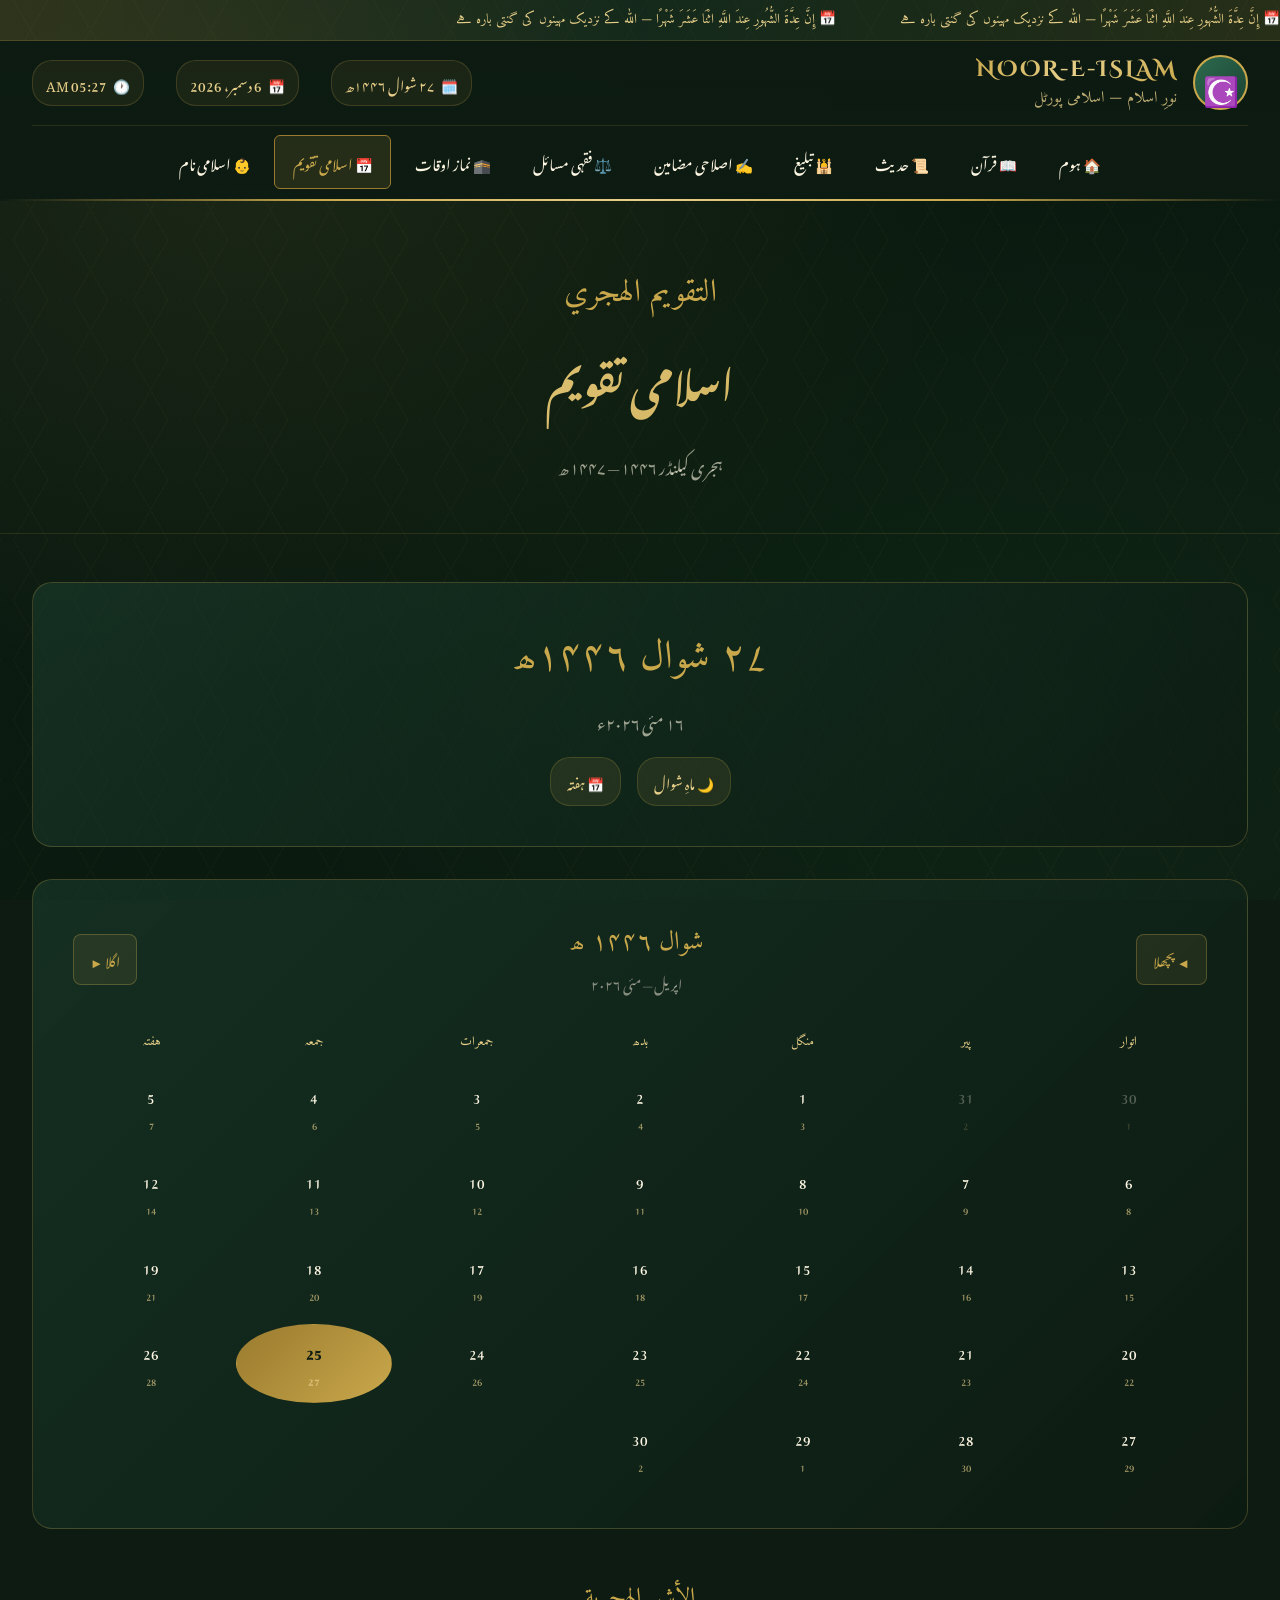
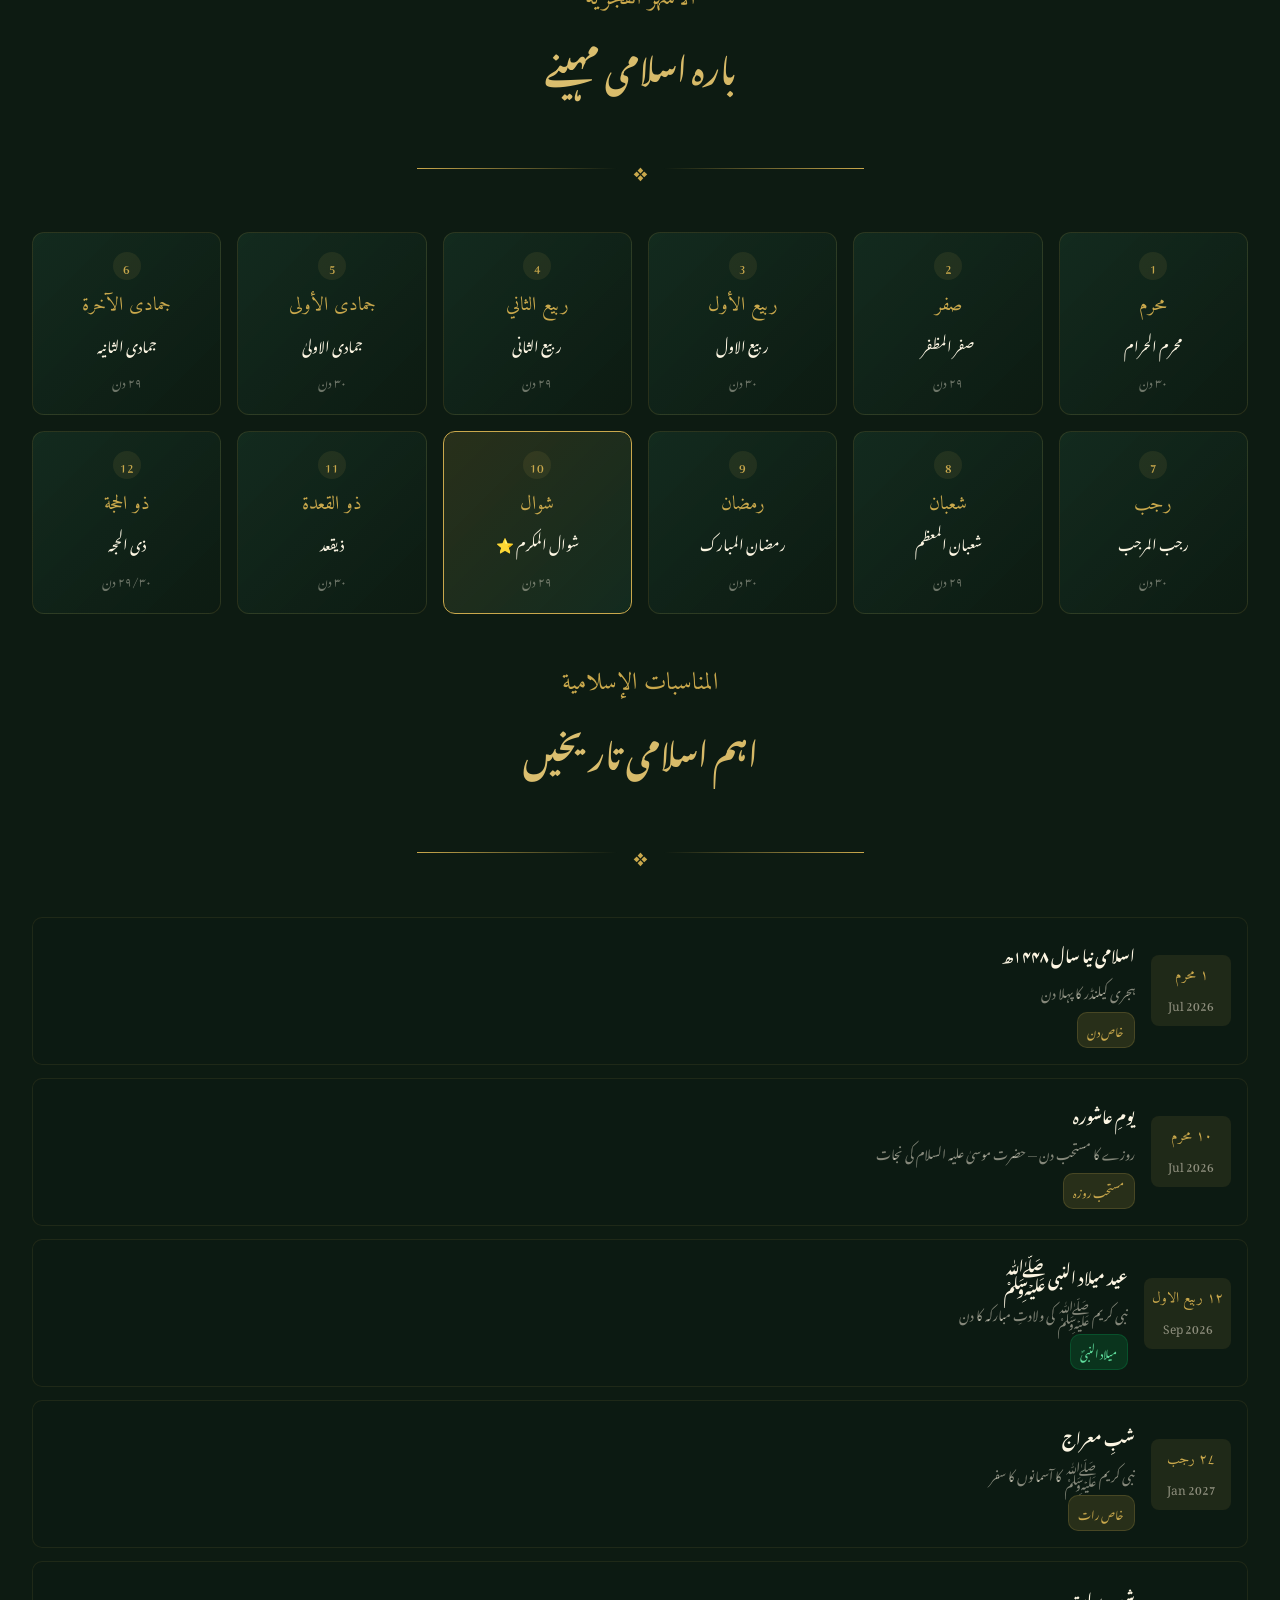
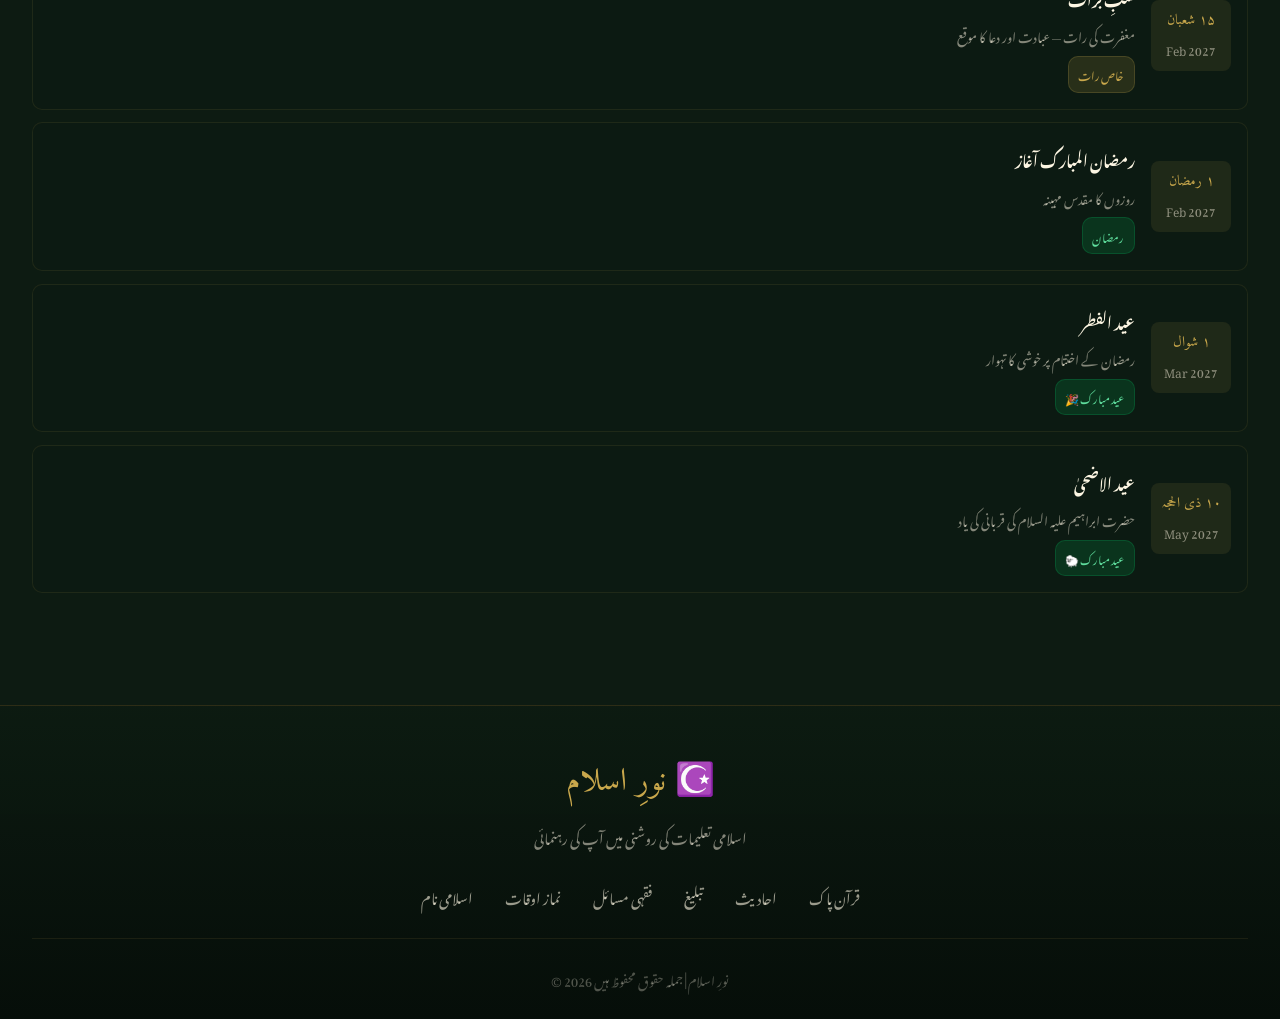
==== calendar.html @ 895fcc42 "Add files via upload" ====
<!DOCTYPE html>
<html lang="ur" dir="rtl">
<head>
<meta charset="UTF-8">
<meta name="viewport" content="width=device-width, initial-scale=1.0">
<title>نورِ اسلام — اسلامی تقویم</title>
<link href="https://fonts.googleapis.com/css2?family=Noto+Nastaliq+Urdu:wght@400;600;700&family=Amiri:ital,wght@0,400;0,700;1,400&family=Cinzel+Decorative:wght@400;700&display=swap" rel="stylesheet">
<link rel="stylesheet" href="style.css">
<style>
  .months-grid { display: grid; grid-template-columns: repeat(auto-fit, minmax(180px,1fr)); gap: 1rem; margin-bottom: 3rem; }
  .month-card {
    background: linear-gradient(135deg, rgba(29,67,50,0.4), rgba(13,27,18,0.6));
    border: 1px solid rgba(201,168,76,0.15); border-radius: 12px;
    padding: 1.2rem; text-align: center; cursor: pointer; transition: all 0.3s;
  }
  .month-card:hover { border-color: var(--gold); transform: translateY(-3px); }
  .month-card.current { border-color: var(--gold); background: linear-gradient(135deg, rgba(201,168,76,0.15), rgba(29,67,50,0.4)); }
  .month-num { font-size: 0.75rem; color: var(--gold); background: rgba(201,168,76,0.1); border-radius: 50%; width: 28px; height: 28px; display: flex; align-items: center; justify-content: center; margin: 0 auto 0.5rem; direction: ltr; }
  .month-arabic { font-family: 'Amiri', serif; font-size: 1.2rem; color: var(--gold); margin-bottom: 0.2rem; }
  .month-urdu { font-size: 0.9rem; color: var(--cream); margin-bottom: 0.2rem; }
  .month-days { font-size: 0.75rem; color: rgba(253,246,227,0.4); }

  .event-list { display: flex; flex-direction: column; gap: 0.8rem; }
  .event-item {
    display: flex; gap: 1rem; align-items: center;
    background: rgba(13,27,18,0.5); border: 1px solid rgba(201,168,76,0.1);
    border-radius: 10px; padding: 1rem; transition: all 0.3s;
  }
  .event-item:hover { border-color: rgba(201,168,76,0.3); }
  .event-date { min-width: 80px; text-align: center; background: rgba(201,168,76,0.1); border-radius: 8px; padding: 0.5rem; }
  .event-hijri { font-family: 'Amiri', serif; font-size: 0.9rem; color: var(--gold); }
  .event-greg { font-size: 0.75rem; color: rgba(253,246,227,0.5); direction: ltr; }
  .event-info h4 { color: var(--cream); font-size: 0.95rem; margin-bottom: 0.2rem; }
  .event-info p { font-size: 0.8rem; color: rgba(253,246,227,0.5); }
  .event-type { display: inline-block; font-size: 0.7rem; padding: 0.2rem 0.6rem; border-radius: 10px; }
  .eid { background: rgba(0,200,100,0.15); color: #5fdd9d; border: 1px solid rgba(0,200,100,0.2); }
  .special { background: rgba(201,168,76,0.15); color: var(--gold); border: 1px solid rgba(201,168,76,0.2); }
</style>
</head>
<body>
<div class="geo-bg"></div>
<div class="geo-pattern"></div>
<div class="ticker">
  <div class="ticker-inner">
    <span>📅 إِنَّ عِدَّةَ الشُّهُورِ عِندَ اللَّهِ اثْنَا عَشَرَ شَهْرًا — اللہ کے نزدیک مہینوں کی گنتی بارہ ہے</span>
    <span>📅 إِنَّ عِدَّةَ الشُّهُورِ عِندَ اللَّهِ اثْنَا عَشَرَ شَهْرًا — اللہ کے نزدیک مہینوں کی گنتی بارہ ہے</span>
  </div>
</div>
<header>
  <div class="header-top">
    <div class="logo-section">
      <div class="logo-icon">☪️</div>
      <div class="logo-text"><h1>NOOR-E-ISLAM</h1><p>نورِ اسلام — اسلامی پورٹل</p></div>
    </div>
    <div class="header-info">
      <div class="info-item">🗓️ <span>۲۷ شوال ۱۴۴۶ھ</span></div>
      <div class="info-item">📅 <span id="gregorian-today"></span></div>
      <div class="info-item">🕐 <span id="current-time"></span></div>
    </div>
  </div>
  <nav>
    <a href="index.html">🏠 ہوم</a>
    <a href="quran.html">📖 قرآن</a>
    <a href="hadees.html">📜 حدیث</a>
    <a href="tabligh.html">🕌 تبلیغ</a>
    <a href="islahi.html">✍️ اصلاحی مضامین</a>
    <a href="fiqh.html">⚖️ فقہی مسائل</a>
    <a href="namaz.html">🕋 نماز اوقات</a>
    <a href="calendar.html" class="active">📅 اسلامی تقویم</a>
    <a href="names.html">👶 اسلامی نام</a>
  </nav>
</header>

<div class="page-hero">
  <div class="ar-title">التقويم الهجري</div>
  <h1>اسلامی تقویم</h1>
  <p>ہجری کیلنڈر ١۴۴۶ — ١۴۴۷ ھ</p>
</div>

<section class="main-section">

  <!-- Current Date Box -->
  <div class="box-section" style="text-align:center; margin-bottom:2rem;">
    <div style="font-family:'Amiri',serif; font-size:2.5rem; color:var(--gold); margin-bottom:0.5rem;">۲۷ شوال ۱۴۴۶ھ</div>
    <div style="color:rgba(253,246,227,0.6); font-size:1rem;" id="gregorian-full">۱۶ مئی ۲۰۲۶ء</div>
    <div style="margin-top:1rem; display:flex; justify-content:center; gap:1rem; flex-wrap:wrap;">
      <span style="background:rgba(201,168,76,0.1); border:1px solid rgba(201,168,76,0.2); padding:0.4rem 1rem; border-radius:20px; font-size:0.85rem; color:var(--gold-light);">🌙 ماہِ شوال</span>
      <span style="background:rgba(201,168,76,0.1); border:1px solid rgba(201,168,76,0.2); padding:0.4rem 1rem; border-radius:20px; font-size:0.85rem; color:var(--gold-light);">📅 ہفتہ</span>
    </div>
  </div>

  <!-- Calendar -->
  <div class="box-section" style="margin-bottom:3rem;">
    <div class="cal-header">
      <button class="cal-nav-btn">◄ پچھلا</button>
      <div style="text-align:center;">
        <div class="cal-month">شوال ١۴۴۶ ھ</div>
        <div style="color:rgba(253,246,227,0.5); font-size:0.85rem;">اپریل — مئی ۲۰۲۶</div>
      </div>
      <button class="cal-nav-btn">اگلا ►</button>
    </div>
    <div class="cal-grid">
      <div class="cal-day-name">اتوار</div>
      <div class="cal-day-name">پیر</div>
      <div class="cal-day-name">منگل</div>
      <div class="cal-day-name">بدھ</div>
      <div class="cal-day-name">جمعرات</div>
      <div class="cal-day-name">جمعہ</div>
      <div class="cal-day-name">ہفتہ</div>
      <div class="cal-day prev-month">30<span class="hijri-date">1</span></div>
      <div class="cal-day prev-month">31<span class="hijri-date">2</span></div>
      <div class="cal-day">1<span class="hijri-date">3</span></div>
      <div class="cal-day">2<span class="hijri-date">4</span></div>
      <div class="cal-day">3<span class="hijri-date">5</span></div>
      <div class="cal-day">4<span class="hijri-date">6</span></div>
      <div class="cal-day">5<span class="hijri-date">7</span></div>
      <div class="cal-day">6<span class="hijri-date">8</span></div>
      <div class="cal-day">7<span class="hijri-date">9</span></div>
      <div class="cal-day">8<span class="hijri-date">10</span></div>
      <div class="cal-day">9<span class="hijri-date">11</span></div>
      <div class="cal-day">10<span class="hijri-date">12</span></div>
      <div class="cal-day">11<span class="hijri-date">13</span></div>
      <div class="cal-day">12<span class="hijri-date">14</span></div>
      <div class="cal-day">13<span class="hijri-date">15</span></div>
      <div class="cal-day">14<span class="hijri-date">16</span></div>
      <div class="cal-day">15<span class="hijri-date">17</span></div>
      <div class="cal-day">16<span class="hijri-date">18</span></div>
      <div class="cal-day">17<span class="hijri-date">19</span></div>
      <div class="cal-day">18<span class="hijri-date">20</span></div>
      <div class="cal-day">19<span class="hijri-date">21</span></div>
      <div class="cal-day">20<span class="hijri-date">22</span></div>
      <div class="cal-day">21<span class="hijri-date">23</span></div>
      <div class="cal-day">22<span class="hijri-date">24</span></div>
      <div class="cal-day">23<span class="hijri-date">25</span></div>
      <div class="cal-day">24<span class="hijri-date">26</span></div>
      <div class="cal-day today">25<span class="hijri-date">27</span></div>
      <div class="cal-day">26<span class="hijri-date">28</span></div>
      <div class="cal-day">27<span class="hijri-date">29</span></div>
      <div class="cal-day">28<span class="hijri-date">30</span></div>
      <div class="cal-day">29<span class="hijri-date">1</span></div>
      <div class="cal-day">30<span class="hijri-date">2</span></div>
    </div>
  </div>

  <!-- 12 Months -->
  <div class="section-title"><span class="ar">الأشهر الهجرية</span><h2>بارہ اسلامی مہینے</h2></div>
  <div class="divider"><span class="ornament">❖</span></div>
  <div class="months-grid">
    <div class="month-card"><div class="month-num">1</div><div class="month-arabic">محرم</div><div class="month-urdu">محرم الحرام</div><div class="month-days">۳۰ دن</div></div>
    <div class="month-card"><div class="month-num">2</div><div class="month-arabic">صفر</div><div class="month-urdu">صفر المظفر</div><div class="month-days">۲۹ دن</div></div>
    <div class="month-card"><div class="month-num">3</div><div class="month-arabic">ربيع الأول</div><div class="month-urdu">ربیع الاول</div><div class="month-days">۳۰ دن</div></div>
    <div class="month-card"><div class="month-num">4</div><div class="month-arabic">ربيع الثاني</div><div class="month-urdu">ربیع الثانی</div><div class="month-days">۲۹ دن</div></div>
    <div class="month-card"><div class="month-num">5</div><div class="month-arabic">جمادى الأولى</div><div class="month-urdu">جمادی الاولیٰ</div><div class="month-days">۳۰ دن</div></div>
    <div class="month-card"><div class="month-num">6</div><div class="month-arabic">جمادى الآخرة</div><div class="month-urdu">جمادی الثانیہ</div><div class="month-days">۲۹ دن</div></div>
    <div class="month-card"><div class="month-num">7</div><div class="month-arabic">رجب</div><div class="month-urdu">رجب المرجب</div><div class="month-days">۳۰ دن</div></div>
    <div class="month-card"><div class="month-num">8</div><div class="month-arabic">شعبان</div><div class="month-urdu">شعبان المعظم</div><div class="month-days">۲۹ دن</div></div>
    <div class="month-card"><div class="month-num">9</div><div class="month-arabic">رمضان</div><div class="month-urdu">رمضان المبارک</div><div class="month-days">۳۰ دن</div></div>
    <div class="month-card current"><div class="month-num">10</div><div class="month-arabic">شوال</div><div class="month-urdu">شوال المکرم ⭐</div><div class="month-days">۲۹ دن</div></div>
    <div class="month-card"><div class="month-num">11</div><div class="month-arabic">ذو القعدة</div><div class="month-urdu">ذیقعد</div><div class="month-days">۳۰ دن</div></div>
    <div class="month-card"><div class="month-num">12</div><div class="month-arabic">ذو الحجة</div><div class="month-urdu">ذی الحجہ</div><div class="month-days">۲۹/۳۰ دن</div></div>
  </div>

  <!-- Important Dates -->
  <div class="section-title"><span class="ar">المناسبات الإسلامية</span><h2>اہم اسلامی تاریخیں</h2></div>
  <div class="divider"><span class="ornament">❖</span></div>
  <div class="event-list">
    <div class="event-item">
      <div class="event-date"><div class="event-hijri">۱ محرم</div><div class="event-greg">Jul 2026</div></div>
      <div class="event-info"><h4>اسلامی نیا سال ۱۴۴۸ھ</h4><p>ہجری کیلنڈر کا پہلا دن</p><span class="event-type special">خاص دن</span></div>
    </div>
    <div class="event-item">
      <div class="event-date"><div class="event-hijri">۱۰ محرم</div><div class="event-greg">Jul 2026</div></div>
      <div class="event-info"><h4>یومِ عاشورہ</h4><p>روزے کا مستحب دن — حضرت موسیٰ علیہ السلام کی نجات</p><span class="event-type special">مستحب روزہ</span></div>
    </div>
    <div class="event-item">
      <div class="event-date"><div class="event-hijri">۱۲ ربیع الاول</div><div class="event-greg">Sep 2026</div></div>
      <div class="event-info"><h4>عید میلاد النبی ﷺ</h4><p>نبی کریم ﷺ کی ولادتِ مبارکہ کا دن</p><span class="event-type eid">میلاد النبیؐ</span></div>
    </div>
    <div class="event-item">
      <div class="event-date"><div class="event-hijri">۲۷ رجب</div><div class="event-greg">Jan 2027</div></div>
      <div class="event-info"><h4>شبِ معراج</h4><p>نبی کریم ﷺ کا آسمانوں کا سفر</p><span class="event-type special">خاص رات</span></div>
    </div>
    <div class="event-item">
      <div class="event-date"><div class="event-hijri">۱۵ شعبان</div><div class="event-greg">Feb 2027</div></div>
      <div class="event-info"><h4>شبِ برات</h4><p>مغفرت کی رات — عبادت اور دعا کا موقع</p><span class="event-type special">خاص رات</span></div>
    </div>
    <div class="event-item">
      <div class="event-date"><div class="event-hijri">۱ رمضان</div><div class="event-greg">Feb 2027</div></div>
      <div class="event-info"><h4>رمضان المبارک آغاز</h4><p>روزوں کا مقدس مہینہ</p><span class="event-type eid">رمضان</span></div>
    </div>
    <div class="event-item">
      <div class="event-date"><div class="event-hijri">۱ شوال</div><div class="event-greg">Mar 2027</div></div>
      <div class="event-info"><h4>عید الفطر</h4><p>رمضان کے اختتام پر خوشی کا تہوار</p><span class="event-type eid">عید مبارک 🎉</span></div>
    </div>
    <div class="event-item">
      <div class="event-date"><div class="event-hijri">۱۰ ذی الحجہ</div><div class="event-greg">May 2027</div></div>
      <div class="event-info"><h4>عید الاضحیٰ</h4><p>حضرت ابراہیم علیہ السلام کی قربانی کی یاد</p><span class="event-type eid">عید مبارک 🐑</span></div>
    </div>
  </div>
</section>

<footer>
  <div class="footer-logo">☪️ نورِ اسلام</div>
  <p class="footer-tagline">اسلامی تعلیمات کی روشنی میں آپ کی رہنمائی</p>
  <div class="footer-links">
    <a href="quran.html">قرآن پاک</a>
    <a href="hadees.html">احادیث</a>
    <a href="tabligh.html">تبلیغ</a>
    <a href="fiqh.html">فقہی مسائل</a>
    <a href="namaz.html">نماز اوقات</a>
    <a href="names.html">اسلامی نام</a>
  </div>
  <div class="footer-copy">© 2026 نورِ اسلام | جملہ حقوق محفوظ ہیں</div>
</footer>
<script src="main.js"></script>
</body>
</html>
---- style.css ----
:root {
  --gold: #C9A84C;
  --gold-light: #E8D08A;
  --gold-dark: #9A7A2E;
  --green: #1B4332;
  --green-mid: #2D6A4F;
  --green-light: #40916C;
  --cream: #FDF6E3;
  --dark: #0D1B12;
  --text: #2C1810;
  --white: #FFFEF7;
}

* { margin: 0; padding: 0; box-sizing: border-box; }

body {
  font-family: 'Noto Nastaliq Urdu', 'Amiri', serif;
  background: var(--dark);
  color: var(--cream);
  overflow-x: hidden;
  direction: rtl;
}

.geo-bg {
  position: fixed; top: 0; left: 0; width: 100%; height: 100%;
  background: radial-gradient(ellipse at 20% 20%, rgba(201,168,76,0.08) 0%, transparent 50%),
    radial-gradient(ellipse at 80% 80%, rgba(29,107,50,0.12) 0%, transparent 50%),
    linear-gradient(135deg, #0D1B12 0%, #0A1A0F 50%, #0D1B12 100%);
  z-index: -2;
}

.geo-pattern {
  position: fixed; top: 0; left: 0; width: 100%; height: 100%;
  opacity: 0.04;
  background-image:
    repeating-linear-gradient(60deg, var(--gold) 0, var(--gold) 1px, transparent 0, transparent 50%),
    repeating-linear-gradient(120deg, var(--gold) 0, var(--gold) 1px, transparent 0, transparent 50%);
  background-size: 60px 60px;
  z-index: -1;
}

/* TICKER */
.ticker {
  background: linear-gradient(90deg, rgba(201,168,76,0.15), rgba(29,67,50,0.3), rgba(201,168,76,0.15));
  border-bottom: 1px solid rgba(201,168,76,0.2);
  padding: 0.5rem 0; overflow: hidden;
}
.ticker-inner {
  display: flex; gap: 4rem; animation: ticker 30s linear infinite;
  white-space: nowrap; font-size: 0.85rem; color: var(--gold-light);
  font-family: 'Amiri', serif;
}
@keyframes ticker { from { transform: translateX(-50%); } to { transform: translateX(0%); } }

/* HEADER */
header {
  background: linear-gradient(180deg, rgba(13,27,18,0.98), rgba(13,27,18,0.95));
  border-bottom: 2px solid;
  border-image: linear-gradient(90deg, transparent, var(--gold), var(--gold-light), var(--gold), transparent) 1;
  padding: 0 2rem;
  position: sticky; top: 0; z-index: 1000;
  backdrop-filter: blur(20px);
}

.header-top {
  display: flex; align-items: center; justify-content: space-between;
  padding: 0.8rem 0;
  border-bottom: 1px solid rgba(201,168,76,0.15);
}

.logo-section { display: flex; align-items: center; gap: 1rem; }

.logo-icon {
  width: 55px; height: 55px;
  background: linear-gradient(135deg, var(--green-mid), var(--green));
  border: 2px solid var(--gold); border-radius: 50%;
  display: flex; align-items: center; justify-content: center;
  font-size: 1.8rem;
  animation: glow 3s ease-in-out infinite;
}

@keyframes glow {
  0%, 100% { box-shadow: 0 0 20px rgba(201,168,76,0.3); }
  50% { box-shadow: 0 0 35px rgba(201,168,76,0.6); }
}

.logo-text h1 {
  font-family: 'Cinzel Decorative', serif;
  font-size: 1.4rem;
  background: linear-gradient(135deg, var(--gold), var(--gold-light), var(--gold));
  -webkit-background-clip: text; -webkit-text-fill-color: transparent;
  letter-spacing: 2px; direction: ltr;
}
.logo-text p { font-family: 'Amiri', serif; font-size: 1rem; color: var(--gold-light); opacity: 0.8; }

.header-info { display: flex; gap: 2rem; align-items: center; font-size: 0.85rem; color: var(--gold-light); }
.info-item {
  display: flex; align-items: center; gap: 0.4rem;
  background: rgba(201,168,76,0.08); padding: 0.3rem 0.8rem;
  border-radius: 20px; border: 1px solid rgba(201,168,76,0.2);
}

/* NAV */
nav { display: flex; justify-content: center; gap: 0.3rem; padding: 0.6rem 0; flex-wrap: wrap; }
nav a {
  color: var(--cream); text-decoration: none;
  padding: 0.5rem 1.1rem; border-radius: 6px;
  font-size: 0.9rem; transition: all 0.3s ease;
  border: 1px solid transparent;
}
nav a:hover { color: var(--gold); border-color: rgba(201,168,76,0.4); background: rgba(201,168,76,0.08); }
nav a.active { color: var(--gold); background: rgba(201,168,76,0.12); border-color: var(--gold-dark); }

/* HERO */
.hero { text-align: center; padding: 5rem 2rem 4rem; }
.bismillah {
  font-family: 'Amiri', serif;
  font-size: clamp(2rem, 5vw, 3.5rem);
  color: var(--gold);
  text-shadow: 0 0 40px rgba(201,168,76,0.4);
  margin-bottom: 1.5rem;
}
.hero-tagline { font-size: 1.1rem; color: rgba(253,246,227,0.7); margin-bottom: 2rem; }

/* SEARCH */
.search-bar { max-width: 500px; margin: 0 auto 3rem; position: relative; }
.search-bar input {
  width: 100%; padding: 1rem 3.5rem 1rem 1.5rem;
  background: rgba(29,67,50,0.3); border: 1px solid rgba(201,168,76,0.3);
  border-radius: 50px; color: var(--cream);
  font-family: 'Noto Nastaliq Urdu', serif; font-size: 1rem;
  outline: none; transition: all 0.3s; direction: rtl;
}
.search-bar input:focus { border-color: var(--gold); box-shadow: 0 0 20px rgba(201,168,76,0.15); }
.search-bar input::placeholder { color: rgba(253,246,227,0.4); }
.search-btn {
  position: absolute; left: 12px; top: 50%; transform: translateY(-50%);
  background: var(--gold); border: none; border-radius: 50%;
  width: 36px; height: 36px; cursor: pointer; font-size: 1rem;
  display: flex; align-items: center; justify-content: center;
}

/* AYAT BANNER */
.ayat-banner {
  max-width: 800px; margin: 0 auto;
  background: linear-gradient(135deg, rgba(29,67,50,0.6), rgba(13,27,18,0.8));
  border: 1px solid var(--gold-dark); border-radius: 16px; padding: 2.5rem;
  position: relative; overflow: hidden;
}
.ayat-label { font-size: 0.8rem; color: var(--gold); letter-spacing: 3px; margin-bottom: 1rem; direction: ltr; }
.ayat-text { font-family: 'Amiri', serif; font-size: clamp(1.3rem, 3vw, 1.8rem); line-height: 2.2; color: var(--cream); margin-bottom: 1rem; }
.ayat-ref { color: var(--gold-light); font-size: 0.9rem; margin-bottom: 0.8rem; }
.ayat-translation { color: rgba(253,246,227,0.6); font-size: 0.9rem; }

/* PAGE HERO (inner pages) */
.page-hero {
  text-align: center; padding: 4rem 2rem 3rem;
  border-bottom: 1px solid rgba(201,168,76,0.15);
}
.page-hero .ar-title { font-family: 'Amiri', serif; font-size: 2rem; color: var(--gold); margin-bottom: 0.5rem; }
.page-hero h1 { font-size: clamp(1.8rem, 4vw, 2.5rem); background: linear-gradient(135deg, var(--gold-light), var(--gold)); -webkit-background-clip: text; -webkit-text-fill-color: transparent; margin-bottom: 1rem; }
.page-hero p { color: rgba(253,246,227,0.6); font-size: 1rem; }

/* SECTION */
.main-section { padding: 3rem 2rem; max-width: 1400px; margin: 0 auto; }
.section-title { text-align: center; margin-bottom: 2.5rem; }
.section-title .ar { font-family: 'Amiri', serif; font-size: 1.5rem; color: var(--gold); display: block; margin-bottom: 0.3rem; }
.section-title h2 { font-size: clamp(1.4rem, 3vw, 2rem); background: linear-gradient(135deg, var(--gold-light), var(--gold)); -webkit-background-clip: text; -webkit-text-fill-color: transparent; }
.divider { display: flex; align-items: center; justify-content: center; gap: 1rem; margin-bottom: 2.5rem; }
.divider::before, .divider::after { content: ''; flex: 1; max-width: 200px; height: 1px; background: linear-gradient(90deg, transparent, var(--gold)); }
.divider::after { background: linear-gradient(90deg, var(--gold), transparent); }
.ornament { color: var(--gold); font-size: 1.2rem; }

/* CARDS */
.cards-grid { display: grid; grid-template-columns: repeat(auto-fit, minmax(280px, 1fr)); gap: 1.5rem; }
.card {
  background: linear-gradient(135deg, rgba(29,67,50,0.4), rgba(13,27,18,0.6));
  border: 1px solid rgba(201,168,76,0.2); border-radius: 16px; padding: 2rem;
  cursor: pointer; transition: all 0.4s ease; text-decoration: none; color: inherit;
  display: block; position: relative; overflow: hidden;
}
.card::before {
  content: ''; position: absolute; top: 0; right: 0; width: 100%; height: 3px;
  background: linear-gradient(90deg, transparent, var(--gold), transparent);
  opacity: 0; transition: opacity 0.4s;
}
.card:hover { transform: translateY(-6px); border-color: var(--gold-dark); box-shadow: 0 20px 50px rgba(0,0,0,0.4), 0 0 30px rgba(201,168,76,0.1); }
.card:hover::before { opacity: 1; }
.card-icon { font-size: 2.5rem; margin-bottom: 1rem; display: block; }
.card h3 { font-size: 1.2rem; color: var(--gold-light); margin-bottom: 0.7rem; }
.card p { font-size: 0.9rem; color: rgba(253,246,227,0.6); line-height: 1.8; }
.card-badge {
  display: inline-block; margin-top: 1rem;
  background: rgba(201,168,76,0.15); color: var(--gold);
  font-size: 0.75rem; padding: 0.3rem 0.8rem;
  border-radius: 20px; border: 1px solid rgba(201,168,76,0.3);
}

/* HADEES CARD */
.hadees-card {
  background: linear-gradient(135deg, rgba(29,67,50,0.5), rgba(13,27,18,0.7));
  border: 1px solid rgba(201,168,76,0.25); border-radius: 20px; padding: 2.5rem;
}
.hadees-text { font-family: 'Amiri', serif; font-size: clamp(1.2rem, 2.5vw, 1.5rem); line-height: 2.2; color: var(--gold-light); margin-bottom: 1rem; }
.hadees-urdu { color: rgba(253,246,227,0.7); font-size: 1rem; margin-bottom: 1.5rem; line-height: 1.8; }
.hadees-source { display: flex; align-items: center; gap: 0.8rem; justify-content: flex-end; }
.hadees-narrator { color: rgba(253,246,227,0.5); font-size: 0.85rem; }
.source-badge { background: linear-gradient(135deg, var(--gold-dark), var(--gold)); color: var(--dark); padding: 0.4rem 1rem; border-radius: 20px; font-size: 0.85rem; font-weight: 600; }

/* ARTICLE LIST */
.content-tabs { display: flex; gap: 0.5rem; margin-bottom: 2rem; flex-wrap: wrap; }
.tab-btn {
  background: rgba(29,67,50,0.3); border: 1px solid rgba(201,168,76,0.2);
  color: var(--cream); padding: 0.6rem 1.2rem; border-radius: 8px;
  cursor: pointer; font-family: 'Noto Nastaliq Urdu', serif; font-size: 0.9rem; transition: all 0.3s;
}
.tab-btn.active, .tab-btn:hover { background: rgba(201,168,76,0.15); border-color: var(--gold); color: var(--gold); }

.article-list { display: flex; flex-direction: column; gap: 1rem; }
.article-item {
  display: flex; gap: 1.5rem; align-items: center;
  background: rgba(13,27,18,0.5); border: 1px solid rgba(201,168,76,0.1);
  border-radius: 12px; padding: 1.2rem; cursor: pointer; transition: all 0.3s;
  text-decoration: none; color: inherit;
}
.article-item:hover { border-color: rgba(201,168,76,0.4); background: rgba(29,67,50,0.4); }
.article-num { font-family: 'Amiri', serif; font-size: 1.5rem; color: var(--gold); min-width: 50px; text-align: center; }
.article-info h4 { color: var(--cream); font-size: 1rem; margin-bottom: 0.3rem; }
.article-info p { font-size: 0.82rem; color: rgba(253,246,227,0.5); }
.article-arrow { color: var(--gold); font-size: 1.2rem; margin-right: auto; }

/* BOX SECTION */
.box-section {
  background: linear-gradient(135deg, rgba(29,67,50,0.5), rgba(13,27,18,0.7));
  border: 1px solid rgba(201,168,76,0.25); border-radius: 20px; padding: 2.5rem; margin-bottom: 2rem;
}

/* NAMAZ */
.namaz-grid { display: grid; grid-template-columns: repeat(auto-fit, minmax(130px, 1fr)); gap: 1rem; margin-top: 1.5rem; }
.namaz-item {
  text-align: center; background: rgba(13,27,18,0.6);
  border: 1px solid rgba(201,168,76,0.2); border-radius: 12px; padding: 1.2rem 0.8rem;
  transition: all 0.3s;
}
.namaz-item:hover { background: rgba(201,168,76,0.1); border-color: var(--gold); transform: scale(1.05); }
.namaz-item.active-prayer { background: linear-gradient(135deg, rgba(201,168,76,0.2), rgba(201,168,76,0.1)); border-color: var(--gold); box-shadow: 0 0 20px rgba(201,168,76,0.2); }
.namaz-name { font-family: 'Amiri', serif; font-size: 1.1rem; color: var(--gold); margin-bottom: 0.5rem; }
.namaz-time { font-size: 1.3rem; color: var(--cream); font-weight: 600; direction: ltr; }
.namaz-label { font-size: 0.75rem; color: rgba(253,246,227,0.5); margin-top: 0.3rem; }

/* CALENDAR */
.cal-header { display: flex; justify-content: space-between; align-items: center; margin-bottom: 1.5rem; }
.cal-month { font-family: 'Amiri', serif; font-size: 1.6rem; color: var(--gold); }
.cal-grid { display: grid; grid-template-columns: repeat(7, 1fr); gap: 0.4rem; }
.cal-day-name { text-align: center; color: var(--gold-light); font-size: 0.8rem; padding: 0.5rem; font-family: 'Amiri', serif; }
.cal-day { text-align: center; padding: 0.6rem 0.3rem; border-radius: 8px; font-size: 0.85rem; cursor: pointer; transition: all 0.2s; border: 1px solid transparent; }
.cal-day:hover { background: rgba(201,168,76,0.1); border-color: rgba(201,168,76,0.3); }
.cal-day.today { background: linear-gradient(135deg, var(--gold-dark), var(--gold)); color: var(--dark); font-weight: 700; border-radius: 50%; }
.cal-day.prev-month { opacity: 0.3; }
.hijri-date { font-size: 0.6rem; color: var(--gold-light); opacity: 0.7; display: block; direction: ltr; }
.cal-nav-btn { background: rgba(201,168,76,0.1); border: 1px solid rgba(201,168,76,0.3); color: var(--gold); padding: 0.5rem 1rem; border-radius: 8px; cursor: pointer; font-family: inherit; }

/* NAMES */
.names-filter { display: flex; gap: 1rem; margin-bottom: 2rem; flex-wrap: wrap; justify-content: center; }
.filter-btn { background: rgba(29,67,50,0.4); border: 1px solid rgba(201,168,76,0.25); color: var(--cream); padding: 0.6rem 1.5rem; border-radius: 25px; cursor: pointer; font-family: 'Noto Nastaliq Urdu', serif; font-size: 0.9rem; transition: all 0.3s; }
.filter-btn:hover, .filter-btn.active { background: rgba(201,168,76,0.15); border-color: var(--gold); color: var(--gold); }
.names-grid { display: grid; grid-template-columns: repeat(auto-fill, minmax(200px, 1fr)); gap: 1rem; }
.name-card { background: linear-gradient(135deg, rgba(29,67,50,0.35), rgba(13,27,18,0.5)); border: 1px solid rgba(201,168,76,0.15); border-radius: 12px; padding: 1.3rem; transition: all 0.3s; cursor: pointer; }
.name-card:hover { border-color: var(--gold); transform: translateY(-3px); box-shadow: 0 10px 30px rgba(0,0,0,0.3); }
.name-arabic { font-family: 'Amiri', serif; font-size: 1.5rem; color: var(--gold); margin-bottom: 0.3rem; }
.name-urdu { font-size: 1rem; color: var(--cream); margin-bottom: 0.3rem; }
.name-meaning { font-size: 0.8rem; color: rgba(253,246,227,0.5); }
.name-gender { display: inline-block; font-size: 0.7rem; margin-top: 0.5rem; padding: 0.2rem 0.6rem; border-radius: 10px; }
.male { background: rgba(0,100,200,0.2); color: #6BB5FF; border: 1px solid rgba(0,100,200,0.3); }
.female { background: rgba(200,0,100,0.2); color: #FF9FD3; border: 1px solid rgba(200,0,100,0.3); }

/* QURAN GRID */
.quran-grid { display: grid; grid-template-columns: repeat(auto-fill, minmax(160px, 1fr)); gap: 1rem; }
.surah-card { background: linear-gradient(135deg, rgba(29,67,50,0.35), rgba(13,27,18,0.5)); border: 1px solid rgba(201,168,76,0.15); border-radius: 12px; padding: 1.5rem 1rem; text-align: center; cursor: pointer; transition: all 0.3s; }
.surah-card:hover { border-color: var(--gold); transform: translateY(-3px); }
.surah-num { font-size: 0.75rem; color: var(--gold); background: rgba(201,168,76,0.1); border-radius: 50%; width: 28px; height: 28px; display: flex; align-items: center; justify-content: center; margin: 0 auto 0.5rem; direction: ltr; }
.surah-arabic { font-family: 'Amiri', serif; font-size: 1.3rem; color: var(--gold); margin-bottom: 0.3rem; }
.surah-urdu { font-size: 0.85rem; color: var(--cream); margin-bottom: 0.3rem; }
.surah-info { font-size: 0.72rem; color: rgba(253,246,227,0.4); }

/* IMPORTANT DATES */
.imp-dates { display: grid; grid-template-columns: repeat(auto-fit, minmax(200px, 1fr)); gap: 0.8rem; margin-top: 2rem; }
.imp-date-card { background: rgba(201,168,76,0.08); border: 1px solid rgba(201,168,76,0.2); border-radius: 10px; padding: 0.8rem; }
.imp-date-hijri { color: var(--gold); font-size: 0.85rem; margin-bottom: 0.2rem; }
.imp-date-name { font-size: 0.9rem; }

/* MORE BTN */
.more-btn { background: linear-gradient(135deg, var(--green-mid), var(--green)); border: 1px solid var(--gold); color: var(--gold-light); padding: 0.8rem 2.5rem; border-radius: 25px; cursor: pointer; font-family: inherit; font-size: 1rem; transition: all 0.3s; display: block; margin: 2rem auto 0; }
.more-btn:hover { background: linear-gradient(135deg, var(--green-light), var(--green-mid)); transform: translateY(-2px); }

/* FOOTER */
footer { background: linear-gradient(180deg, rgba(13,27,18,0.95), rgba(6,14,9,1)); border-top: 1px solid rgba(201,168,76,0.2); padding: 3rem 2rem 1.5rem; margin-top: 4rem; text-align: center; }
.footer-logo { font-family: 'Amiri', serif; font-size: 2rem; color: var(--gold); margin-bottom: 0.5rem; }
.footer-tagline { color: rgba(253,246,227,0.5); font-size: 0.9rem; margin-bottom: 1.5rem; }
.footer-links { display: flex; justify-content: center; gap: 2rem; flex-wrap: wrap; margin: 1.5rem 0; }
.footer-links a { color: rgba(253,246,227,0.6); text-decoration: none; font-size: 0.9rem; transition: color 0.3s; }
.footer-links a:hover { color: var(--gold); }
.footer-copy { color: rgba(253,246,227,0.3); font-size: 0.8rem; direction: ltr; margin-top: 1.5rem; padding-top: 1.5rem; border-top: 1px solid rgba(201,168,76,0.1); }

/* RESPONSIVE */
@media (max-width: 768px) {
  .header-info { display: none; }
  .cards-grid { grid-template-columns: 1fr 1fr; }
  .logo-text h1 { font-size: 1rem; }
  nav a { padding: 0.4rem 0.7rem; font-size: 0.82rem; }
}
@media (max-width: 480px) {
  .cards-grid { grid-template-columns: 1fr; }
  .namaz-grid { grid-template-columns: repeat(2, 1fr); }
  .quran-grid { grid-template-columns: repeat(2, 1fr); }
}
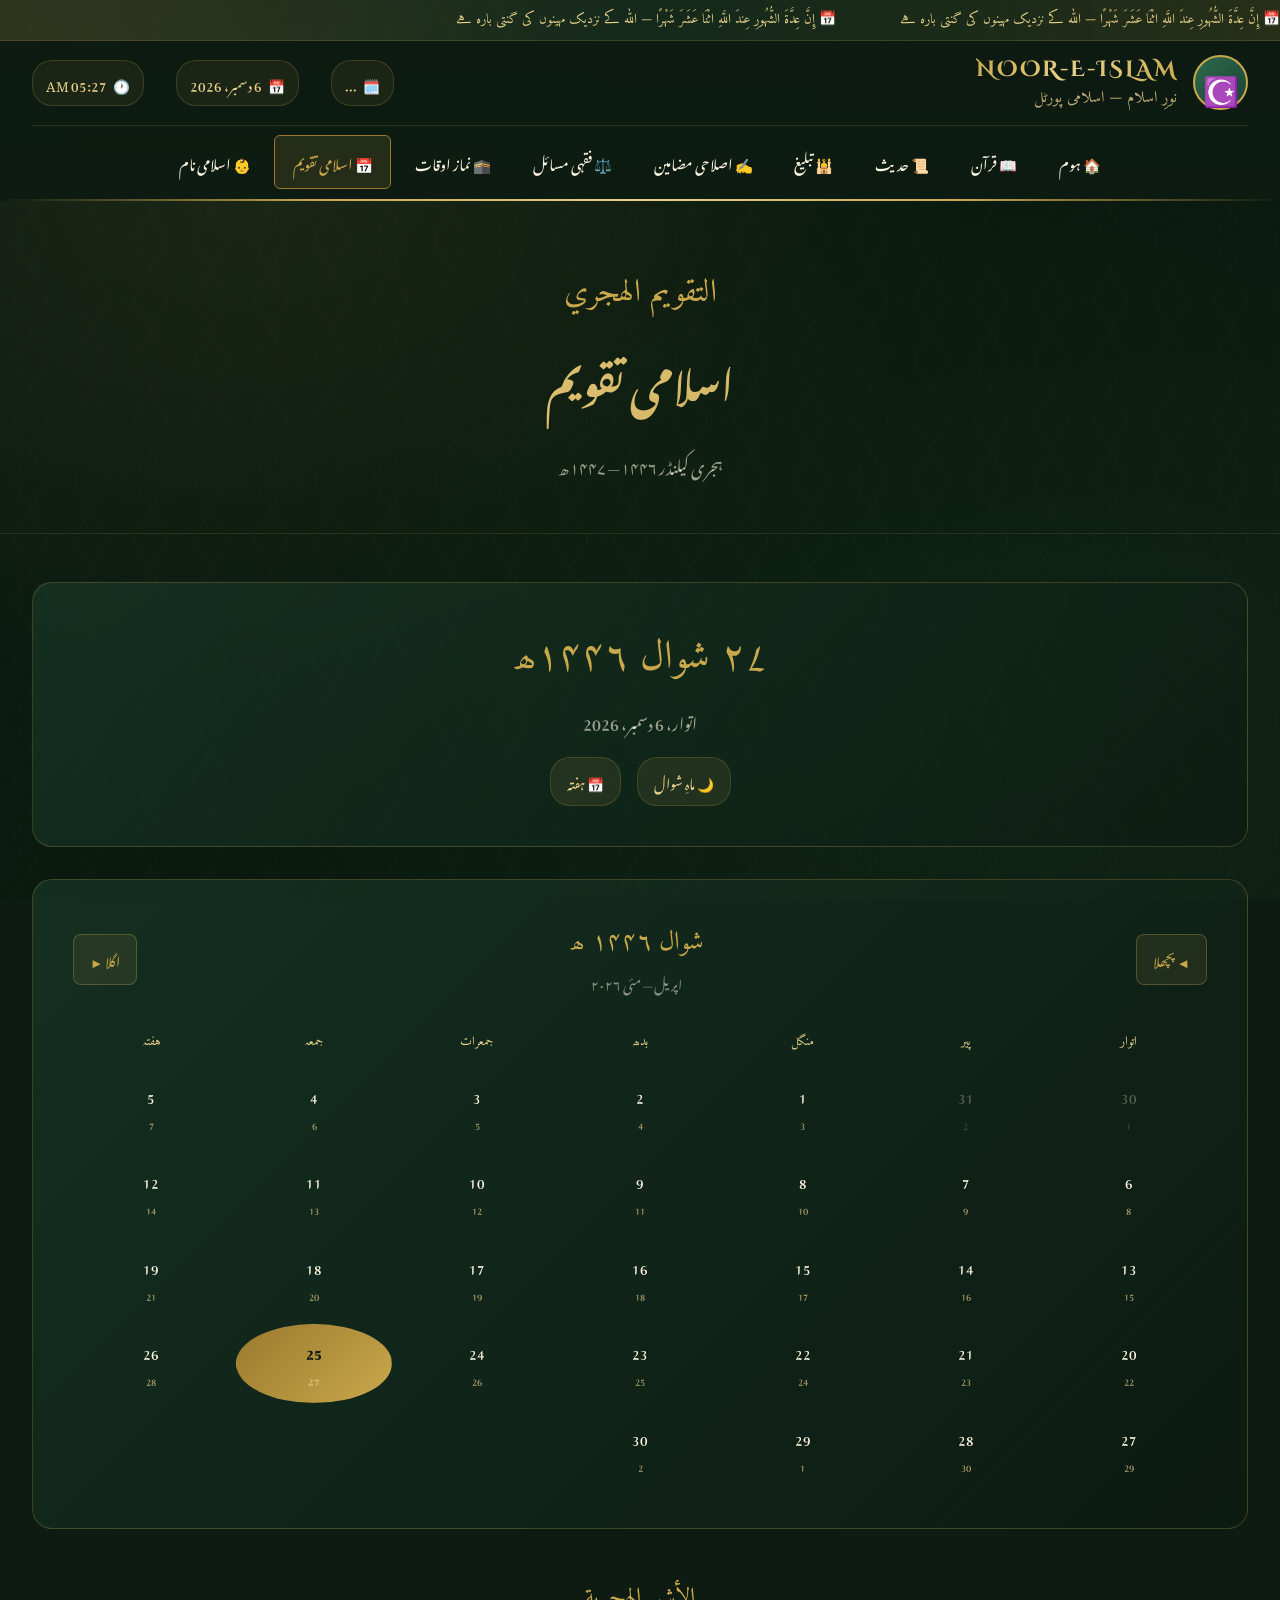
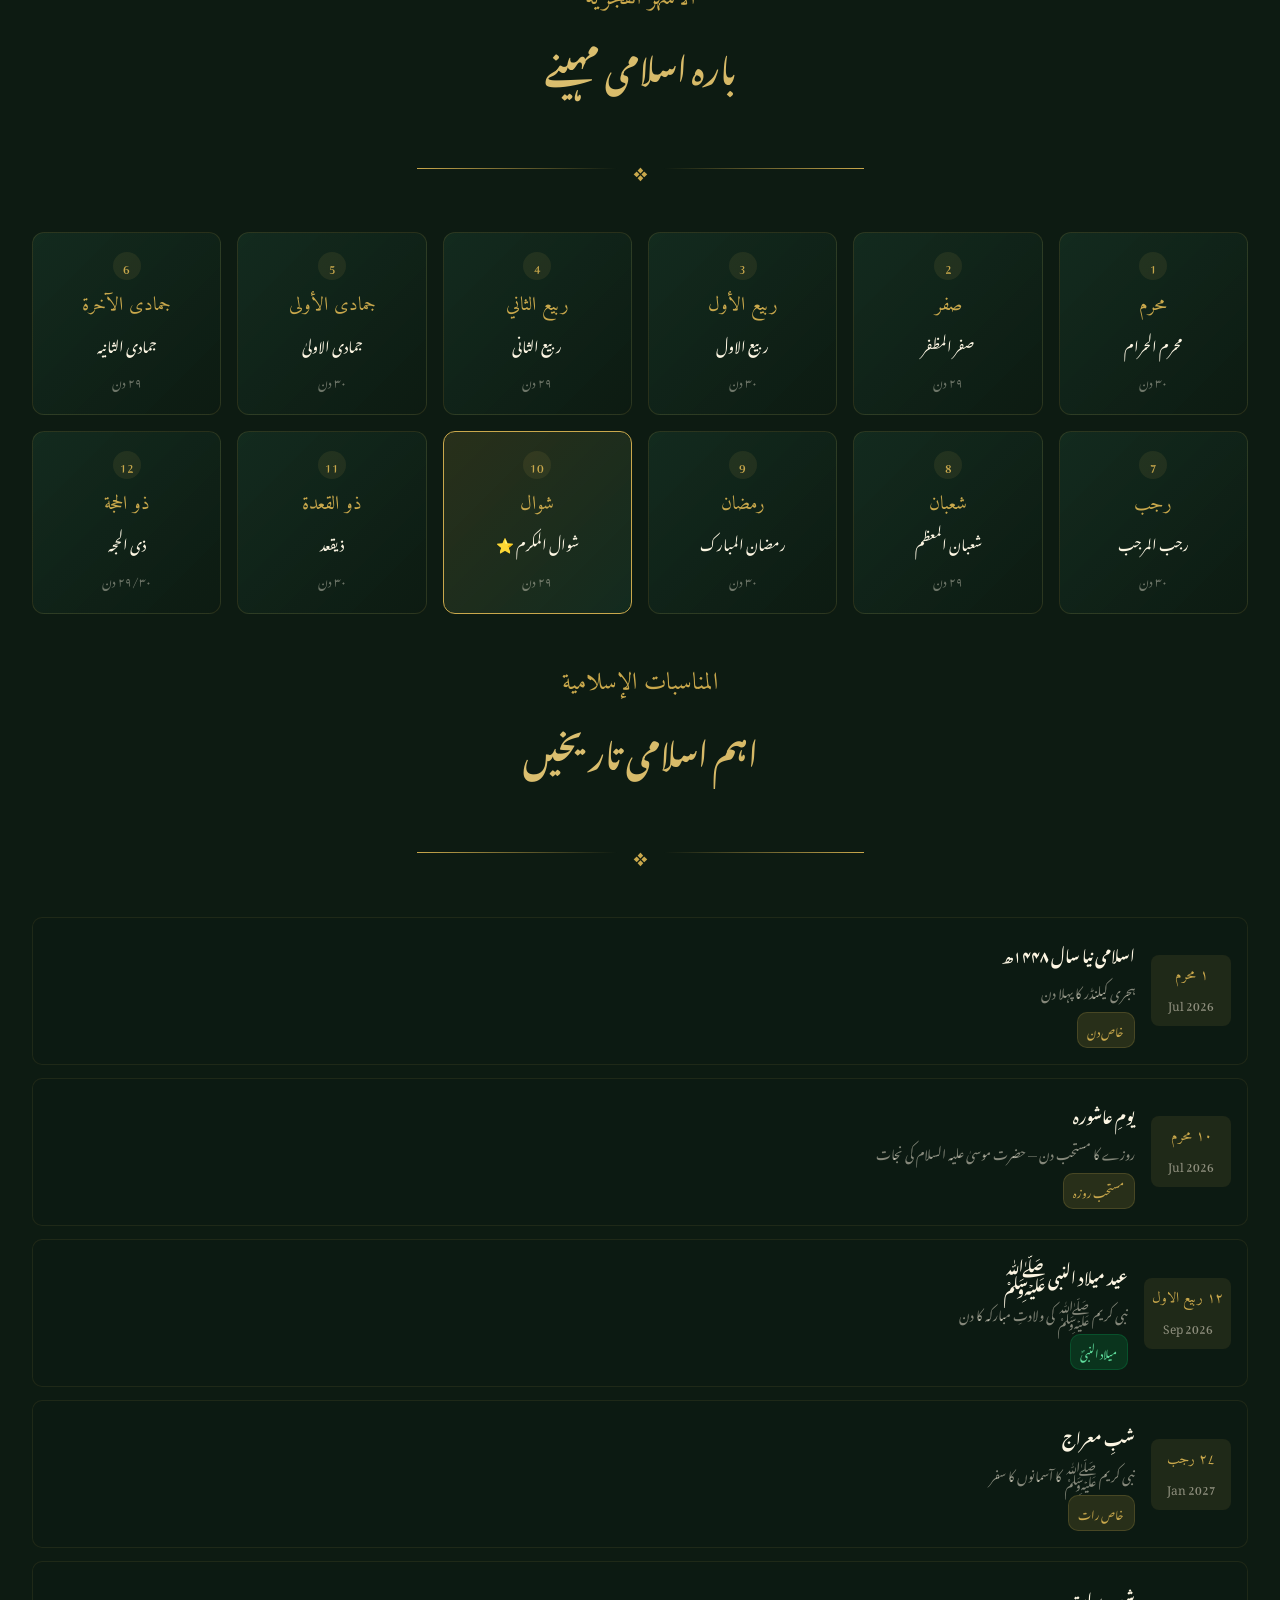
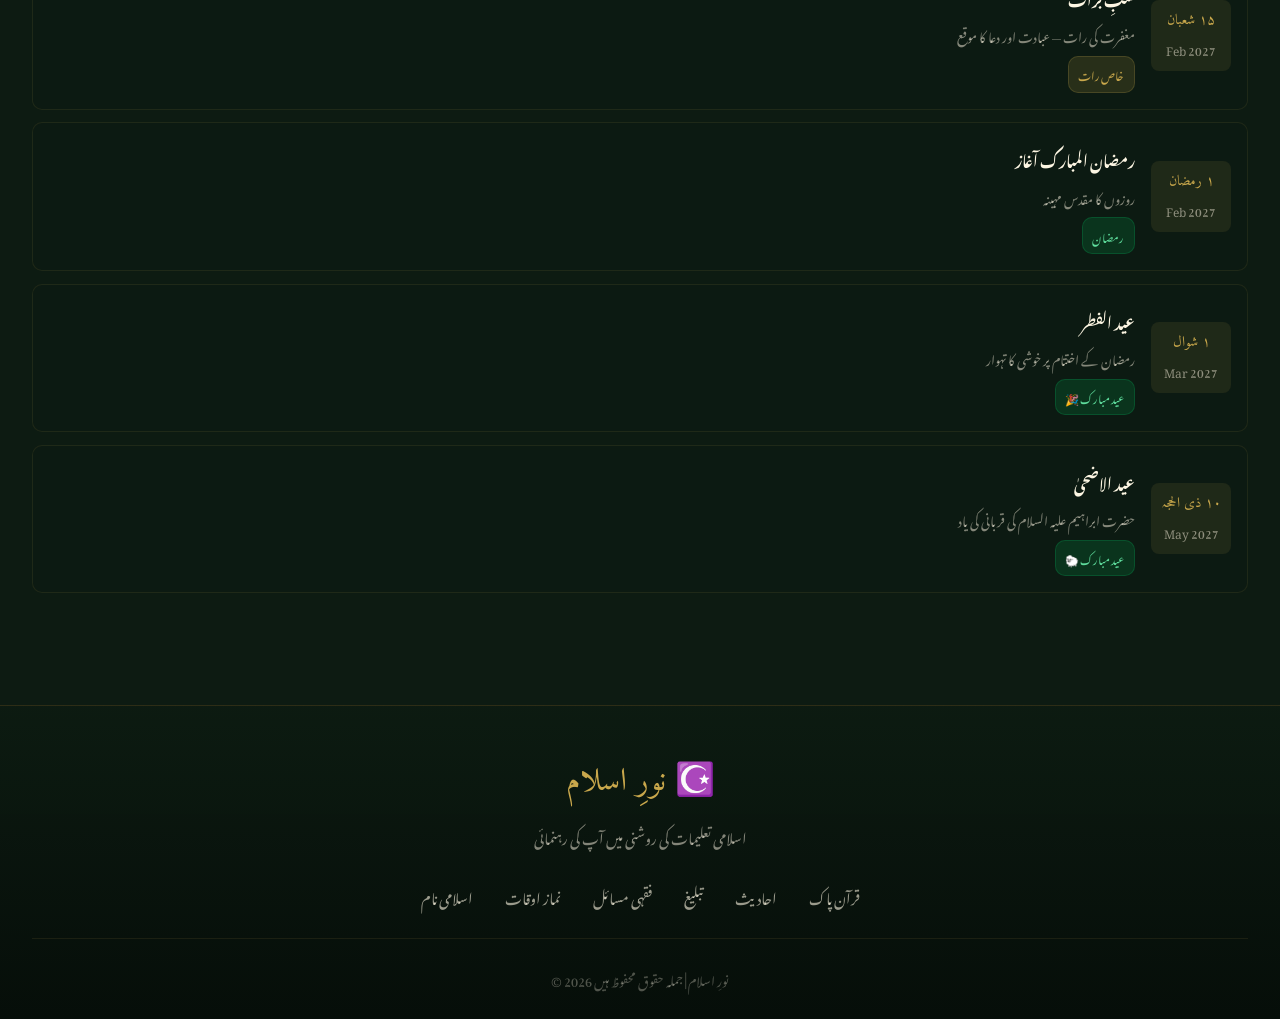
==== commit fa4044f4: "Add files via upload" ====
--- a/calendar.html
+++ b/calendar.html
@@ -53,7 +53,7 @@
       <div class="logo-text"><h1>NOOR-E-ISLAM</h1><p>نورِ اسلام — اسلامی پورٹل</p></div>
     </div>
     <div class="header-info">
-      <div class="info-item">🗓️ <span>۲۷ شوال ۱۴۴۶ھ</span></div>
+      <div class="info-item">🗓️ <span id="hijri-today" class="hijri-today">...</span></div>
       <div class="info-item">📅 <span id="gregorian-today"></span></div>
       <div class="info-item">🕐 <span id="current-time"></span></div>
     </div>
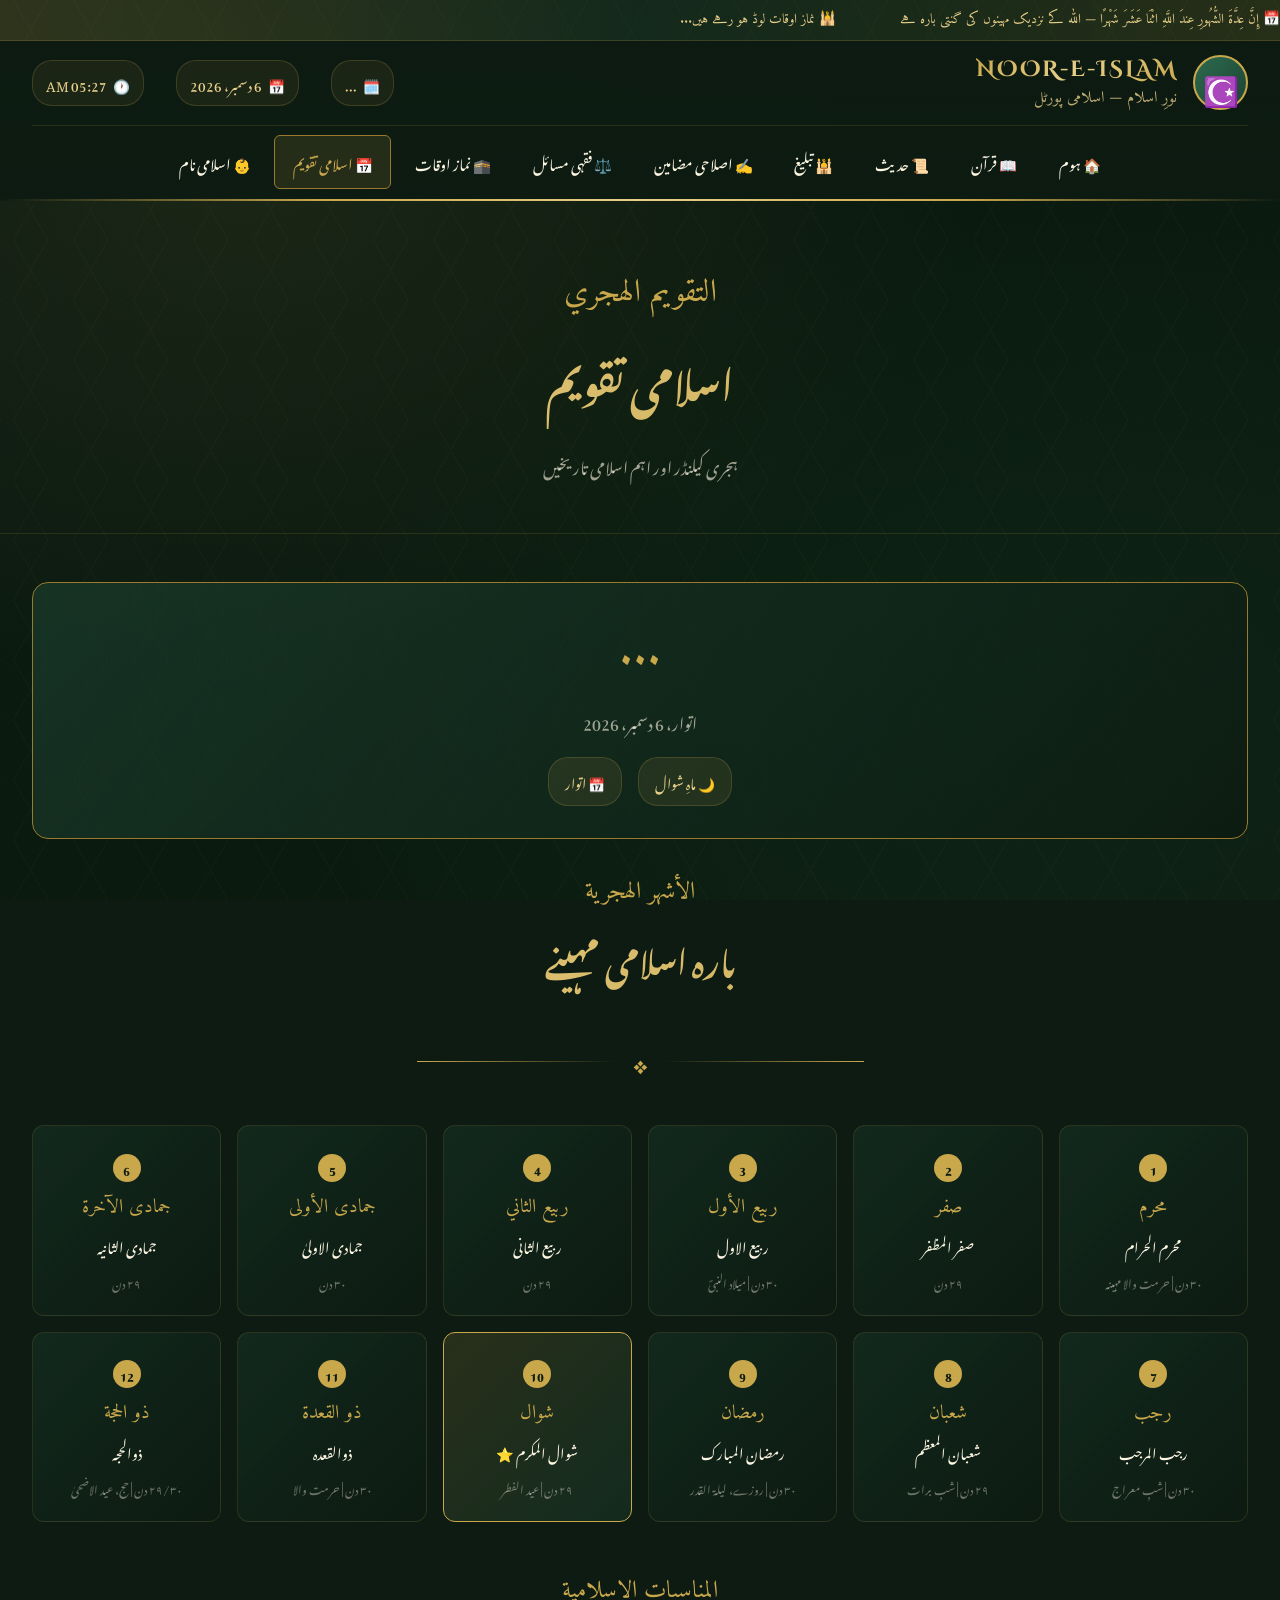
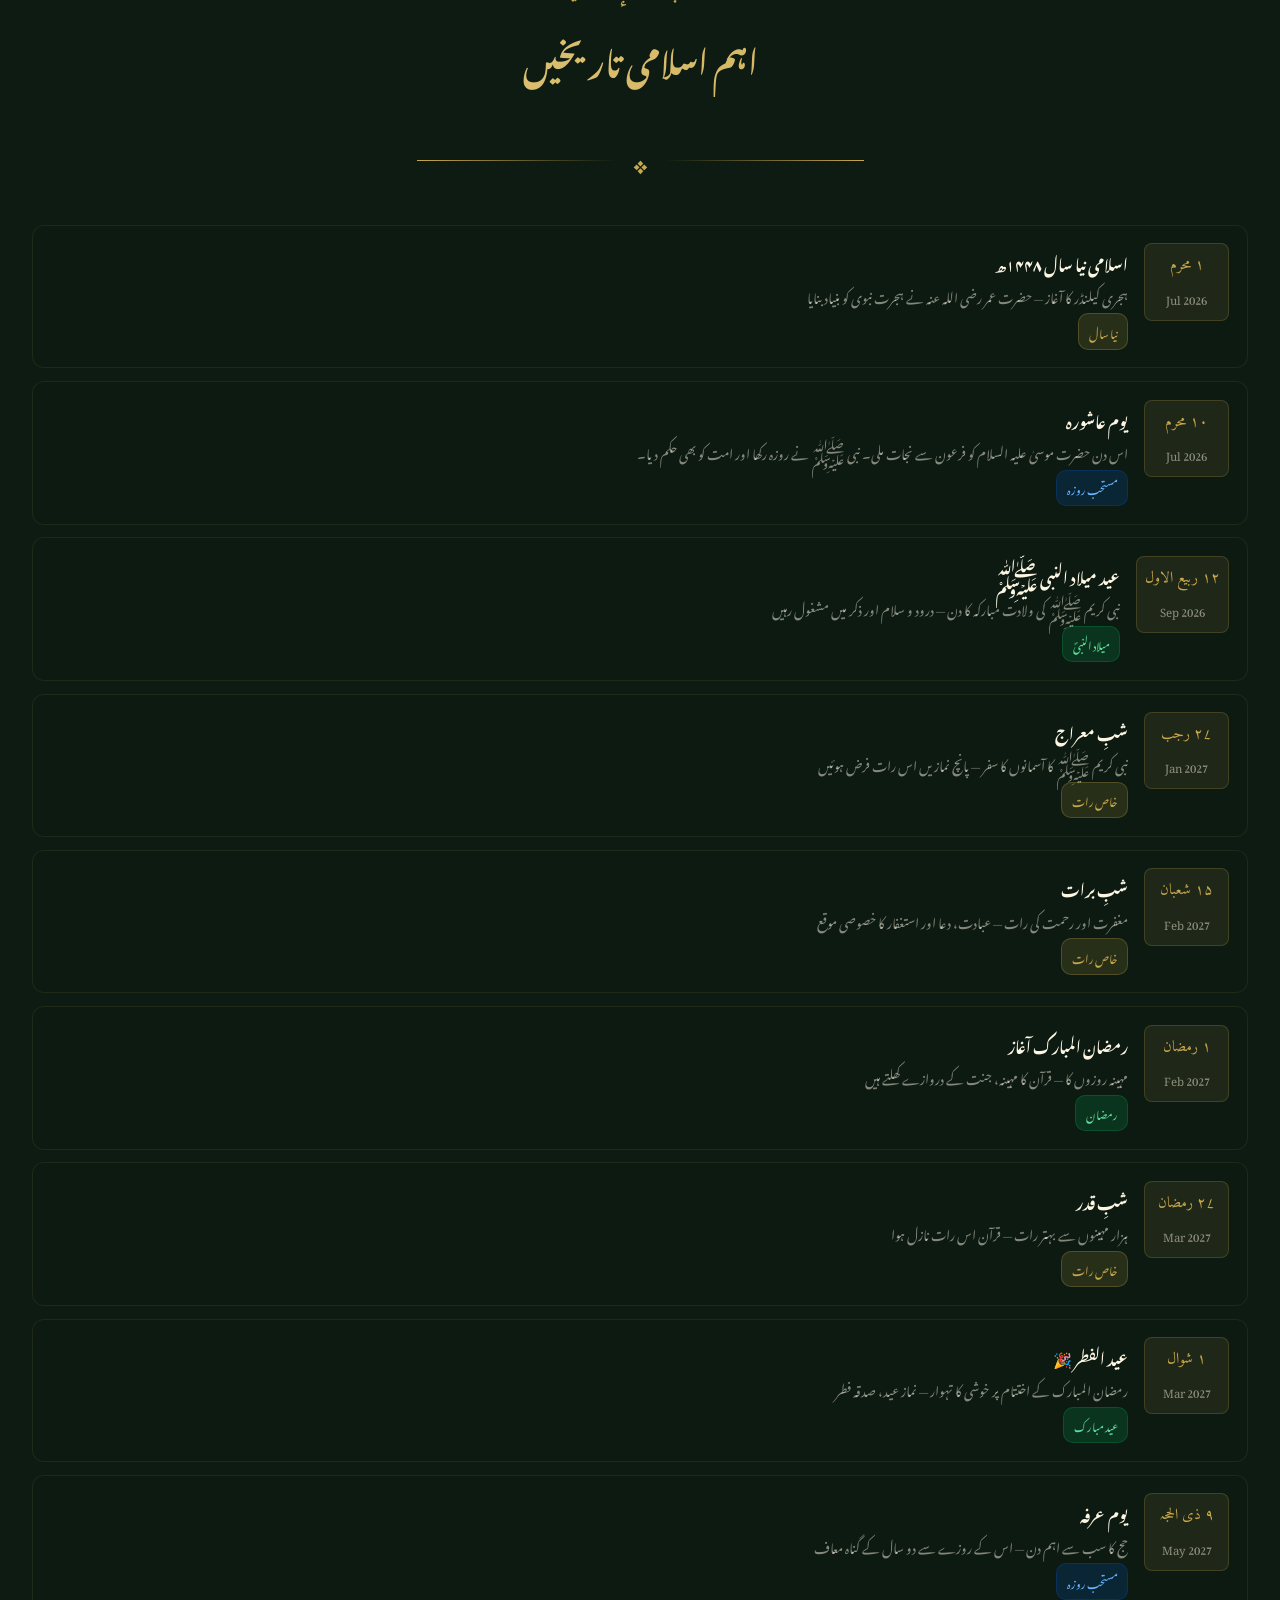
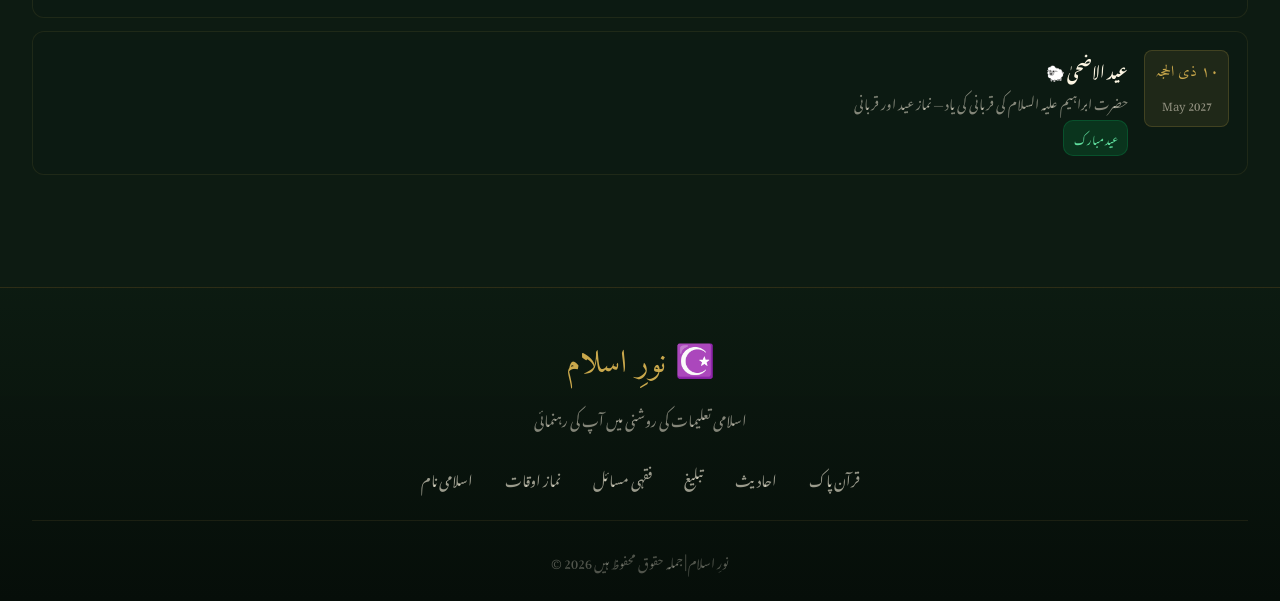
==== commit f1480d4f: "Add files via upload" ====
--- a/calendar.html
+++ b/calendar.html
@@ -7,45 +7,39 @@
 <link href="https://fonts.googleapis.com/css2?family=Noto+Nastaliq+Urdu:wght@400;600;700&family=Amiri:ital,wght@0,400;0,700;1,400&family=Cinzel+Decorative:wght@400;700&display=swap" rel="stylesheet">
 <link rel="stylesheet" href="style.css">
 <style>
-  .months-grid { display: grid; grid-template-columns: repeat(auto-fit, minmax(180px,1fr)); gap: 1rem; margin-bottom: 3rem; }
-  .month-card {
-    background: linear-gradient(135deg, rgba(29,67,50,0.4), rgba(13,27,18,0.6));
-    border: 1px solid rgba(201,168,76,0.15); border-radius: 12px;
-    padding: 1.2rem; text-align: center; cursor: pointer; transition: all 0.3s;
-  }
-  .month-card:hover { border-color: var(--gold); transform: translateY(-3px); }
-  .month-card.current { border-color: var(--gold); background: linear-gradient(135deg, rgba(201,168,76,0.15), rgba(29,67,50,0.4)); }
-  .month-num { font-size: 0.75rem; color: var(--gold); background: rgba(201,168,76,0.1); border-radius: 50%; width: 28px; height: 28px; display: flex; align-items: center; justify-content: center; margin: 0 auto 0.5rem; direction: ltr; }
-  .month-arabic { font-family: 'Amiri', serif; font-size: 1.2rem; color: var(--gold); margin-bottom: 0.2rem; }
-  .month-urdu { font-size: 0.9rem; color: var(--cream); margin-bottom: 0.2rem; }
-  .month-days { font-size: 0.75rem; color: rgba(253,246,227,0.4); }
+  .today-hijri-box { background:linear-gradient(135deg,rgba(29,67,50,0.6),rgba(13,27,18,0.8)); border:1px solid var(--gold-dark); border-radius:16px; padding:2rem; text-align:center; margin-bottom:2rem; }
+  .today-hijri-big { font-family:'Amiri',serif; font-size:clamp(1.8rem,4vw,2.8rem); color:var(--gold); margin-bottom:0.5rem; }
+  .today-greg { color:rgba(253,246,227,0.6); font-size:1rem; }
 
-  .event-list { display: flex; flex-direction: column; gap: 0.8rem; }
-  .event-item {
-    display: flex; gap: 1rem; align-items: center;
-    background: rgba(13,27,18,0.5); border: 1px solid rgba(201,168,76,0.1);
-    border-radius: 10px; padding: 1rem; transition: all 0.3s;
-  }
-  .event-item:hover { border-color: rgba(201,168,76,0.3); }
-  .event-date { min-width: 80px; text-align: center; background: rgba(201,168,76,0.1); border-radius: 8px; padding: 0.5rem; }
-  .event-hijri { font-family: 'Amiri', serif; font-size: 0.9rem; color: var(--gold); }
-  .event-greg { font-size: 0.75rem; color: rgba(253,246,227,0.5); direction: ltr; }
-  .event-info h4 { color: var(--cream); font-size: 0.95rem; margin-bottom: 0.2rem; }
-  .event-info p { font-size: 0.8rem; color: rgba(253,246,227,0.5); }
-  .event-type { display: inline-block; font-size: 0.7rem; padding: 0.2rem 0.6rem; border-radius: 10px; }
-  .eid { background: rgba(0,200,100,0.15); color: #5fdd9d; border: 1px solid rgba(0,200,100,0.2); }
-  .special { background: rgba(201,168,76,0.15); color: var(--gold); border: 1px solid rgba(201,168,76,0.2); }
+  .months-grid { display:grid; grid-template-columns:repeat(auto-fill,minmax(175px,1fr)); gap:1rem; margin-bottom:3rem; }
+  .month-card { background:linear-gradient(135deg,rgba(29,67,50,0.35),rgba(13,27,18,0.5)); border:1px solid rgba(201,168,76,0.15); border-radius:12px; padding:1.2rem; text-align:center; transition:all 0.3s; cursor:pointer; }
+  .month-card:hover { border-color:var(--gold); transform:translateY(-3px); }
+  .month-card.current-month { border-color:var(--gold); background:linear-gradient(135deg,rgba(201,168,76,0.15),rgba(29,67,50,0.4)); }
+  .month-num-badge { display:inline-flex; align-items:center; justify-content:center; width:28px; height:28px; background:var(--gold); color:var(--dark); border-radius:50%; font-size:0.75rem; font-weight:700; margin:0 auto 0.5rem; direction:ltr; }
+  .month-ar { font-family:'Amiri',serif; font-size:1.2rem; color:var(--gold); margin-bottom:0.2rem; }
+  .month-ur { font-size:0.88rem; color:var(--cream); }
+  .month-days { font-size:0.72rem; color:rgba(253,246,227,0.4); margin-top:0.3rem; }
+
+  .event-list { display:flex; flex-direction:column; gap:0.8rem; }
+  .event-card { display:flex; gap:1rem; align-items:flex-start; background:rgba(13,27,18,0.5); border:1px solid rgba(201,168,76,0.1); border-radius:12px; padding:1.1rem; transition:all 0.3s; }
+  .event-card:hover { border-color:rgba(201,168,76,0.3); }
+  .event-date-box { min-width:85px; text-align:center; background:rgba(201,168,76,0.1); border:1px solid rgba(201,168,76,0.2); border-radius:8px; padding:0.5rem; }
+  .event-hijri-d { font-family:'Amiri',serif; font-size:0.95rem; color:var(--gold); }
+  .event-greg-d { font-size:0.72rem; color:rgba(253,246,227,0.5); direction:ltr; margin-top:0.2rem; }
+  .event-info h4 { color:var(--cream); font-size:0.95rem; margin-bottom:0.2rem; }
+  .event-info p { font-size:0.82rem; color:rgba(253,246,227,0.5); line-height:1.7; }
+  .event-badge { display:inline-block; font-size:0.7rem; padding:0.2rem 0.6rem; border-radius:10px; margin-top:0.4rem; }
+  .eid-badge { background:rgba(0,200,100,0.15); color:#5fdd9d; border:1px solid rgba(0,200,100,0.2); }
+  .special-badge { background:rgba(201,168,76,0.15); color:var(--gold); border:1px solid rgba(201,168,76,0.25); }
+  .fast-badge { background:rgba(0,100,255,0.15); color:#6BB5FF; border:1px solid rgba(0,100,255,0.2); }
 </style>
 </head>
 <body>
-<div class="geo-bg"></div>
-<div class="geo-pattern"></div>
-<div class="ticker">
-  <div class="ticker-inner">
-    <span>📅 إِنَّ عِدَّةَ الشُّهُورِ عِندَ اللَّهِ اثْنَا عَشَرَ شَهْرًا — اللہ کے نزدیک مہینوں کی گنتی بارہ ہے</span>
-    <span>📅 إِنَّ عِدَّةَ الشُّهُورِ عِندَ اللَّهِ اثْنَا عَشَرَ شَهْرًا — اللہ کے نزدیک مہینوں کی گنتی بارہ ہے</span>
-  </div>
-</div>
+<div class="geo-bg"></div><div class="geo-pattern"></div>
+<div class="ticker"><div class="ticker-inner">
+  <span>📅 إِنَّ عِدَّةَ الشُّهُورِ عِندَ اللَّهِ اثْنَا عَشَرَ شَهْرًا — اللہ کے نزدیک مہینوں کی گنتی بارہ ہے</span>
+  <span id="ticker-namaz">🕌 نماز اوقات لوڈ ہو رہے ہیں...</span>
+</div></div>
 <header>
   <div class="header-top">
     <div class="logo-section">
@@ -59,86 +53,27 @@
     </div>
   </div>
   <nav>
-    <a href="index.html">🏠 ہوم</a>
-    <a href="quran.html">📖 قرآن</a>
-    <a href="hadees.html">📜 حدیث</a>
-    <a href="tabligh.html">🕌 تبلیغ</a>
-    <a href="islahi.html">✍️ اصلاحی مضامین</a>
-    <a href="fiqh.html">⚖️ فقہی مسائل</a>
-    <a href="namaz.html">🕋 نماز اوقات</a>
-    <a href="calendar.html" class="active">📅 اسلامی تقویم</a>
-    <a href="names.html">👶 اسلامی نام</a>
+    <a href="index.html">🏠 ہوم</a><a href="quran.html">📖 قرآن</a><a href="hadees.html">📜 حدیث</a>
+    <a href="tabligh.html">🕌 تبلیغ</a><a href="islahi.html">✍️ اصلاحی مضامین</a>
+    <a href="fiqh.html">⚖️ فقہی مسائل</a><a href="namaz.html">🕋 نماز اوقات</a>
+    <a href="calendar.html" class="active">📅 اسلامی تقویم</a><a href="names.html">👶 اسلامی نام</a>
   </nav>
 </header>
 
 <div class="page-hero">
   <div class="ar-title">التقويم الهجري</div>
   <h1>اسلامی تقویم</h1>
-  <p>ہجری کیلنڈر ١۴۴۶ — ١۴۴۷ ھ</p>
+  <p>ہجری کیلنڈر اور اہم اسلامی تاریخیں</p>
 </div>
 
 <section class="main-section">
-
-  <!-- Current Date Box -->
-  <div class="box-section" style="text-align:center; margin-bottom:2rem;">
-    <div style="font-family:'Amiri',serif; font-size:2.5rem; color:var(--gold); margin-bottom:0.5rem;">۲۷ شوال ۱۴۴۶ھ</div>
-    <div style="color:rgba(253,246,227,0.6); font-size:1rem;" id="gregorian-full">۱۶ مئی ۲۰۲۶ء</div>
+  <!-- Today Hijri Date -->
+  <div class="today-hijri-box">
+    <div class="today-hijri-big" id="hijri-big">...</div>
+    <div class="today-greg" id="greg-big">...</div>
     <div style="margin-top:1rem; display:flex; justify-content:center; gap:1rem; flex-wrap:wrap;">
-      <span style="background:rgba(201,168,76,0.1); border:1px solid rgba(201,168,76,0.2); padding:0.4rem 1rem; border-radius:20px; font-size:0.85rem; color:var(--gold-light);">🌙 ماہِ شوال</span>
-      <span style="background:rgba(201,168,76,0.1); border:1px solid rgba(201,168,76,0.2); padding:0.4rem 1rem; border-radius:20px; font-size:0.85rem; color:var(--gold-light);">📅 ہفتہ</span>
-    </div>
-  </div>
-
-  <!-- Calendar -->
-  <div class="box-section" style="margin-bottom:3rem;">
-    <div class="cal-header">
-      <button class="cal-nav-btn">◄ پچھلا</button>
-      <div style="text-align:center;">
-        <div class="cal-month">شوال ١۴۴۶ ھ</div>
-        <div style="color:rgba(253,246,227,0.5); font-size:0.85rem;">اپریل — مئی ۲۰۲۶</div>
-      </div>
-      <button class="cal-nav-btn">اگلا ►</button>
-    </div>
-    <div class="cal-grid">
-      <div class="cal-day-name">اتوار</div>
-      <div class="cal-day-name">پیر</div>
-      <div class="cal-day-name">منگل</div>
-      <div class="cal-day-name">بدھ</div>
-      <div class="cal-day-name">جمعرات</div>
-      <div class="cal-day-name">جمعہ</div>
-      <div class="cal-day-name">ہفتہ</div>
-      <div class="cal-day prev-month">30<span class="hijri-date">1</span></div>
-      <div class="cal-day prev-month">31<span class="hijri-date">2</span></div>
-      <div class="cal-day">1<span class="hijri-date">3</span></div>
-      <div class="cal-day">2<span class="hijri-date">4</span></div>
-      <div class="cal-day">3<span class="hijri-date">5</span></div>
-      <div class="cal-day">4<span class="hijri-date">6</span></div>
-      <div class="cal-day">5<span class="hijri-date">7</span></div>
-      <div class="cal-day">6<span class="hijri-date">8</span></div>
-      <div class="cal-day">7<span class="hijri-date">9</span></div>
-      <div class="cal-day">8<span class="hijri-date">10</span></div>
-      <div class="cal-day">9<span class="hijri-date">11</span></div>
-      <div class="cal-day">10<span class="hijri-date">12</span></div>
-      <div class="cal-day">11<span class="hijri-date">13</span></div>
-      <div class="cal-day">12<span class="hijri-date">14</span></div>
-      <div class="cal-day">13<span class="hijri-date">15</span></div>
-      <div class="cal-day">14<span class="hijri-date">16</span></div>
-      <div class="cal-day">15<span class="hijri-date">17</span></div>
-      <div class="cal-day">16<span class="hijri-date">18</span></div>
-      <div class="cal-day">17<span class="hijri-date">19</span></div>
-      <div class="cal-day">18<span class="hijri-date">20</span></div>
-      <div class="cal-day">19<span class="hijri-date">21</span></div>
-      <div class="cal-day">20<span class="hijri-date">22</span></div>
-      <div class="cal-day">21<span class="hijri-date">23</span></div>
-      <div class="cal-day">22<span class="hijri-date">24</span></div>
-      <div class="cal-day">23<span class="hijri-date">25</span></div>
-      <div class="cal-day">24<span class="hijri-date">26</span></div>
-      <div class="cal-day today">25<span class="hijri-date">27</span></div>
-      <div class="cal-day">26<span class="hijri-date">28</span></div>
-      <div class="cal-day">27<span class="hijri-date">29</span></div>
-      <div class="cal-day">28<span class="hijri-date">30</span></div>
-      <div class="cal-day">29<span class="hijri-date">1</span></div>
-      <div class="cal-day">30<span class="hijri-date">2</span></div>
+      <span style="background:rgba(201,168,76,0.1);border:1px solid rgba(201,168,76,0.2);padding:0.4rem 1rem;border-radius:20px;font-size:0.85rem;color:var(--gold-light);" id="month-label">🌙 ماہِ شوال</span>
+      <span style="background:rgba(201,168,76,0.1);border:1px solid rgba(201,168,76,0.2);padding:0.4rem 1rem;border-radius:20px;font-size:0.85rem;color:var(--gold-light);" id="day-label">📅 ہفتہ</span>
     </div>
   </div>
 
@@ -146,55 +81,63 @@
   <div class="section-title"><span class="ar">الأشهر الهجرية</span><h2>بارہ اسلامی مہینے</h2></div>
   <div class="divider"><span class="ornament">❖</span></div>
   <div class="months-grid">
-    <div class="month-card"><div class="month-num">1</div><div class="month-arabic">محرم</div><div class="month-urdu">محرم الحرام</div><div class="month-days">۳۰ دن</div></div>
-    <div class="month-card"><div class="month-num">2</div><div class="month-arabic">صفر</div><div class="month-urdu">صفر المظفر</div><div class="month-days">۲۹ دن</div></div>
-    <div class="month-card"><div class="month-num">3</div><div class="month-arabic">ربيع الأول</div><div class="month-urdu">ربیع الاول</div><div class="month-days">۳۰ دن</div></div>
-    <div class="month-card"><div class="month-num">4</div><div class="month-arabic">ربيع الثاني</div><div class="month-urdu">ربیع الثانی</div><div class="month-days">۲۹ دن</div></div>
-    <div class="month-card"><div class="month-num">5</div><div class="month-arabic">جمادى الأولى</div><div class="month-urdu">جمادی الاولیٰ</div><div class="month-days">۳۰ دن</div></div>
-    <div class="month-card"><div class="month-num">6</div><div class="month-arabic">جمادى الآخرة</div><div class="month-urdu">جمادی الثانیہ</div><div class="month-days">۲۹ دن</div></div>
-    <div class="month-card"><div class="month-num">7</div><div class="month-arabic">رجب</div><div class="month-urdu">رجب المرجب</div><div class="month-days">۳۰ دن</div></div>
-    <div class="month-card"><div class="month-num">8</div><div class="month-arabic">شعبان</div><div class="month-urdu">شعبان المعظم</div><div class="month-days">۲۹ دن</div></div>
-    <div class="month-card"><div class="month-num">9</div><div class="month-arabic">رمضان</div><div class="month-urdu">رمضان المبارک</div><div class="month-days">۳۰ دن</div></div>
-    <div class="month-card current"><div class="month-num">10</div><div class="month-arabic">شوال</div><div class="month-urdu">شوال المکرم ⭐</div><div class="month-days">۲۹ دن</div></div>
-    <div class="month-card"><div class="month-num">11</div><div class="month-arabic">ذو القعدة</div><div class="month-urdu">ذیقعد</div><div class="month-days">۳۰ دن</div></div>
-    <div class="month-card"><div class="month-num">12</div><div class="month-arabic">ذو الحجة</div><div class="month-urdu">ذی الحجہ</div><div class="month-days">۲۹/۳۰ دن</div></div>
+    <div class="month-card"><div class="month-num-badge">1</div><div class="month-ar">محرم</div><div class="month-ur">محرم الحرام</div><div class="month-days">۳۰ دن | حرمت والا مہینہ</div></div>
+    <div class="month-card"><div class="month-num-badge">2</div><div class="month-ar">صفر</div><div class="month-ur">صفر المظفر</div><div class="month-days">۲۹ دن</div></div>
+    <div class="month-card"><div class="month-num-badge">3</div><div class="month-ar">ربيع الأول</div><div class="month-ur">ربیع الاول</div><div class="month-days">۳۰ دن | میلاد النبیؐ</div></div>
+    <div class="month-card"><div class="month-num-badge">4</div><div class="month-ar">ربيع الثاني</div><div class="month-ur">ربیع الثانی</div><div class="month-days">۲۹ دن</div></div>
+    <div class="month-card"><div class="month-num-badge">5</div><div class="month-ar">جمادى الأولى</div><div class="month-ur">جمادی الاولیٰ</div><div class="month-days">۳۰ دن</div></div>
+    <div class="month-card"><div class="month-num-badge">6</div><div class="month-ar">جمادى الآخرة</div><div class="month-ur">جمادی الثانیہ</div><div class="month-days">۲۹ دن</div></div>
+    <div class="month-card"><div class="month-num-badge">7</div><div class="month-ar">رجب</div><div class="month-ur">رجب المرجب</div><div class="month-days">۳۰ دن | شبِ معراج</div></div>
+    <div class="month-card"><div class="month-num-badge">8</div><div class="month-ar">شعبان</div><div class="month-ur">شعبان المعظم</div><div class="month-days">۲۹ دن | شبِ برات</div></div>
+    <div class="month-card"><div class="month-num-badge">9</div><div class="month-ar">رمضان</div><div class="month-ur">رمضان المبارک</div><div class="month-days">۳۰ دن | روزے، لیلۃ القدر</div></div>
+    <div class="month-card current-month"><div class="month-num-badge">10</div><div class="month-ar">شوال</div><div class="month-ur">شوال المکرم ⭐</div><div class="month-days">۲۹ دن | عید الفطر</div></div>
+    <div class="month-card"><div class="month-num-badge">11</div><div class="month-ar">ذو القعدة</div><div class="month-ur">ذوالقعدہ</div><div class="month-days">۳۰ دن | حرمت والا</div></div>
+    <div class="month-card"><div class="month-num-badge">12</div><div class="month-ar">ذو الحجة</div><div class="month-ur">ذوالحجہ</div><div class="month-days">۲۹/۳۰ دن | حج، عید الاضحیٰ</div></div>
   </div>
 
   <!-- Important Dates -->
   <div class="section-title"><span class="ar">المناسبات الإسلامية</span><h2>اہم اسلامی تاریخیں</h2></div>
   <div class="divider"><span class="ornament">❖</span></div>
   <div class="event-list">
-    <div class="event-item">
-      <div class="event-date"><div class="event-hijri">۱ محرم</div><div class="event-greg">Jul 2026</div></div>
-      <div class="event-info"><h4>اسلامی نیا سال ۱۴۴۸ھ</h4><p>ہجری کیلنڈر کا پہلا دن</p><span class="event-type special">خاص دن</span></div>
+    <div class="event-card">
+      <div class="event-date-box"><div class="event-hijri-d">۱ محرم</div><div class="event-greg-d">Jul 2026</div></div>
+      <div class="event-info"><h4>اسلامی نیا سال ۱۴۴۸ھ</h4><p>ہجری کیلنڈر کا آغاز — حضرت عمر رضی اللہ عنہ نے ہجرت نبوی کو بنیاد بنایا</p><span class="event-badge special-badge">نیا سال</span></div>
     </div>
-    <div class="event-item">
-      <div class="event-date"><div class="event-hijri">۱۰ محرم</div><div class="event-greg">Jul 2026</div></div>
-      <div class="event-info"><h4>یومِ عاشورہ</h4><p>روزے کا مستحب دن — حضرت موسیٰ علیہ السلام کی نجات</p><span class="event-type special">مستحب روزہ</span></div>
+    <div class="event-card">
+      <div class="event-date-box"><div class="event-hijri-d">۱۰ محرم</div><div class="event-greg-d">Jul 2026</div></div>
+      <div class="event-info"><h4>یوم عاشورہ</h4><p>اس دن حضرت موسیٰ علیہ السلام کو فرعون سے نجات ملی۔ نبی ﷺ نے روزہ رکھا اور امت کو بھی حکم دیا۔</p><span class="event-badge fast-badge">مستحب روزہ</span></div>
     </div>
-    <div class="event-item">
-      <div class="event-date"><div class="event-hijri">۱۲ ربیع الاول</div><div class="event-greg">Sep 2026</div></div>
-      <div class="event-info"><h4>عید میلاد النبی ﷺ</h4><p>نبی کریم ﷺ کی ولادتِ مبارکہ کا دن</p><span class="event-type eid">میلاد النبیؐ</span></div>
+    <div class="event-card">
+      <div class="event-date-box"><div class="event-hijri-d">۱۲ ربیع الاول</div><div class="event-greg-d">Sep 2026</div></div>
+      <div class="event-info"><h4>عید میلاد النبی ﷺ</h4><p>نبی کریم ﷺ کی ولادت مبارکہ کا دن — درود و سلام اور ذکر میں مشغول رہیں</p><span class="event-badge eid-badge">میلاد النبیؐ</span></div>
     </div>
-    <div class="event-item">
-      <div class="event-date"><div class="event-hijri">۲۷ رجب</div><div class="event-greg">Jan 2027</div></div>
-      <div class="event-info"><h4>شبِ معراج</h4><p>نبی کریم ﷺ کا آسمانوں کا سفر</p><span class="event-type special">خاص رات</span></div>
+    <div class="event-card">
+      <div class="event-date-box"><div class="event-hijri-d">۲۷ رجب</div><div class="event-greg-d">Jan 2027</div></div>
+      <div class="event-info"><h4>شبِ معراج</h4><p>نبی کریم ﷺ کا آسمانوں کا سفر — پانچ نمازیں اس رات فرض ہوئیں</p><span class="event-badge special-badge">خاص رات</span></div>
     </div>
-    <div class="event-item">
-      <div class="event-date"><div class="event-hijri">۱۵ شعبان</div><div class="event-greg">Feb 2027</div></div>
-      <div class="event-info"><h4>شبِ برات</h4><p>مغفرت کی رات — عبادت اور دعا کا موقع</p><span class="event-type special">خاص رات</span></div>
+    <div class="event-card">
+      <div class="event-date-box"><div class="event-hijri-d">۱۵ شعبان</div><div class="event-greg-d">Feb 2027</div></div>
+      <div class="event-info"><h4>شبِ برات</h4><p>مغفرت اور رحمت کی رات — عبادت، دعا اور استغفار کا خصوصی موقع</p><span class="event-badge special-badge">خاص رات</span></div>
     </div>
-    <div class="event-item">
-      <div class="event-date"><div class="event-hijri">۱ رمضان</div><div class="event-greg">Feb 2027</div></div>
-      <div class="event-info"><h4>رمضان المبارک آغاز</h4><p>روزوں کا مقدس مہینہ</p><span class="event-type eid">رمضان</span></div>
+    <div class="event-card">
+      <div class="event-date-box"><div class="event-hijri-d">۱ رمضان</div><div class="event-greg-d">Feb 2027</div></div>
+      <div class="event-info"><h4>رمضان المبارک آغاز</h4><p>مہینہ روزوں کا — قرآن کا مہینہ، جنت کے دروازے کھلتے ہیں</p><span class="event-badge eid-badge">رمضان</span></div>
     </div>
-    <div class="event-item">
-      <div class="event-date"><div class="event-hijri">۱ شوال</div><div class="event-greg">Mar 2027</div></div>
-      <div class="event-info"><h4>عید الفطر</h4><p>رمضان کے اختتام پر خوشی کا تہوار</p><span class="event-type eid">عید مبارک 🎉</span></div>
+    <div class="event-card">
+      <div class="event-date-box"><div class="event-hijri-d">۲۷ رمضان</div><div class="event-greg-d">Mar 2027</div></div>
+      <div class="event-info"><h4>شبِ قدر</h4><p>ہزار مہینوں سے بہتر رات — قرآن اس رات نازل ہوا</p><span class="event-badge special-badge">خاص رات</span></div>
     </div>
-    <div class="event-item">
-      <div class="event-date"><div class="event-hijri">۱۰ ذی الحجہ</div><div class="event-greg">May 2027</div></div>
-      <div class="event-info"><h4>عید الاضحیٰ</h4><p>حضرت ابراہیم علیہ السلام کی قربانی کی یاد</p><span class="event-type eid">عید مبارک 🐑</span></div>
+    <div class="event-card">
+      <div class="event-date-box"><div class="event-hijri-d">۱ شوال</div><div class="event-greg-d">Mar 2027</div></div>
+      <div class="event-info"><h4>عید الفطر 🎉</h4><p>رمضان المبارک کے اختتام پر خوشی کا تہوار — نماز عید، صدقہ فطر</p><span class="event-badge eid-badge">عید مبارک</span></div>
+    </div>
+    <div class="event-card">
+      <div class="event-date-box"><div class="event-hijri-d">۹ ذی الحجہ</div><div class="event-greg-d">May 2027</div></div>
+      <div class="event-info"><h4>یوم عرفہ</h4><p>حج کا سب سے اہم دن — اس کے روزے سے دو سال کے گناہ معاف</p><span class="event-badge fast-badge">مستحب روزہ</span></div>
+    </div>
+    <div class="event-card">
+      <div class="event-date-box"><div class="event-hijri-d">۱۰ ذی الحجہ</div><div class="event-greg-d">May 2027</div></div>
+      <div class="event-info"><h4>عید الاضحیٰ 🐑</h4><p>حضرت ابراہیم علیہ السلام کی قربانی کی یاد — نماز عید اور قربانی</p><span class="event-badge eid-badge">عید مبارک</span></div>
     </div>
   </div>
 </section>
@@ -203,15 +146,31 @@
   <div class="footer-logo">☪️ نورِ اسلام</div>
   <p class="footer-tagline">اسلامی تعلیمات کی روشنی میں آپ کی رہنمائی</p>
   <div class="footer-links">
-    <a href="quran.html">قرآن پاک</a>
-    <a href="hadees.html">احادیث</a>
-    <a href="tabligh.html">تبلیغ</a>
-    <a href="fiqh.html">فقہی مسائل</a>
-    <a href="namaz.html">نماز اوقات</a>
-    <a href="names.html">اسلامی نام</a>
+    <a href="quran.html">قرآن پاک</a><a href="hadees.html">احادیث</a>
+    <a href="tabligh.html">تبلیغ</a><a href="fiqh.html">فقہی مسائل</a>
+    <a href="namaz.html">نماز اوقات</a><a href="names.html">اسلامی نام</a>
   </div>
   <div class="footer-copy">© 2026 نورِ اسلام | جملہ حقوق محفوظ ہیں</div>
 </footer>
 <script src="main.js"></script>
+<script>
+async function loadHijriDate() {
+  const today = new Date();
+  const d=today.getDate(), mo=today.getMonth()+1, y=today.getFullYear();
+  const days=['اتوار','پیر','منگل','بدھ','جمعرات','جمعہ','ہفتہ'];
+  document.getElementById('greg-big').textContent = today.toLocaleDateString('ur-PK',{weekday:'long',day:'numeric',month:'long',year:'numeric'});
+  document.getElementById('day-label').textContent = '📅 ' + days[today.getDay()];
+  try {
+    const res = await fetch(`https://api.aladhan.com/v1/gToH/${d}-${mo}-${y}`);
+    const data = await res.json();
+    if(data.code===200) {
+      const h=data.data.hijri;
+      document.getElementById('hijri-big').textContent = `${h.day} ${h.month.ar} ${h.year}ھ`;
+      document.getElementById('month-label').textContent = `🌙 ماہِ ${h.month.ar}`;
+    }
+  } catch(e) {}
+}
+loadHijriDate();
+</script>
 </body>
 </html>
